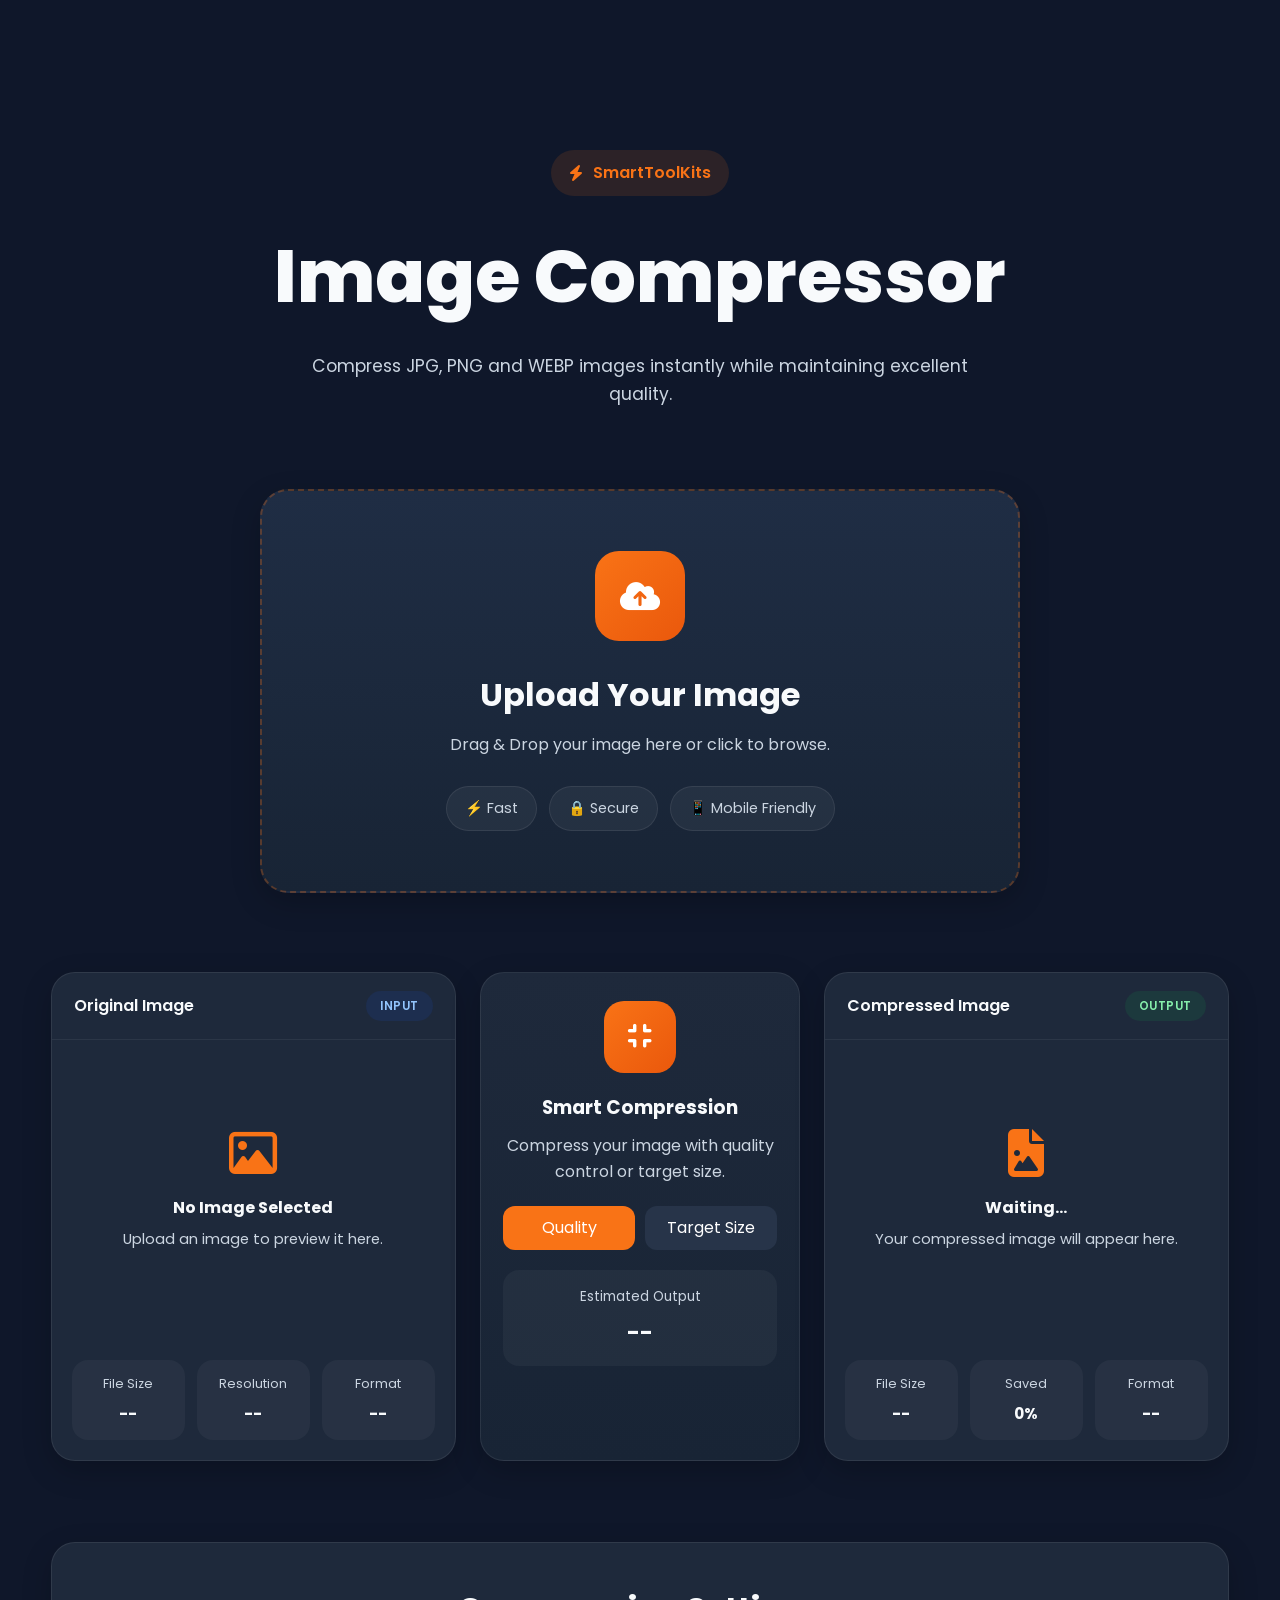
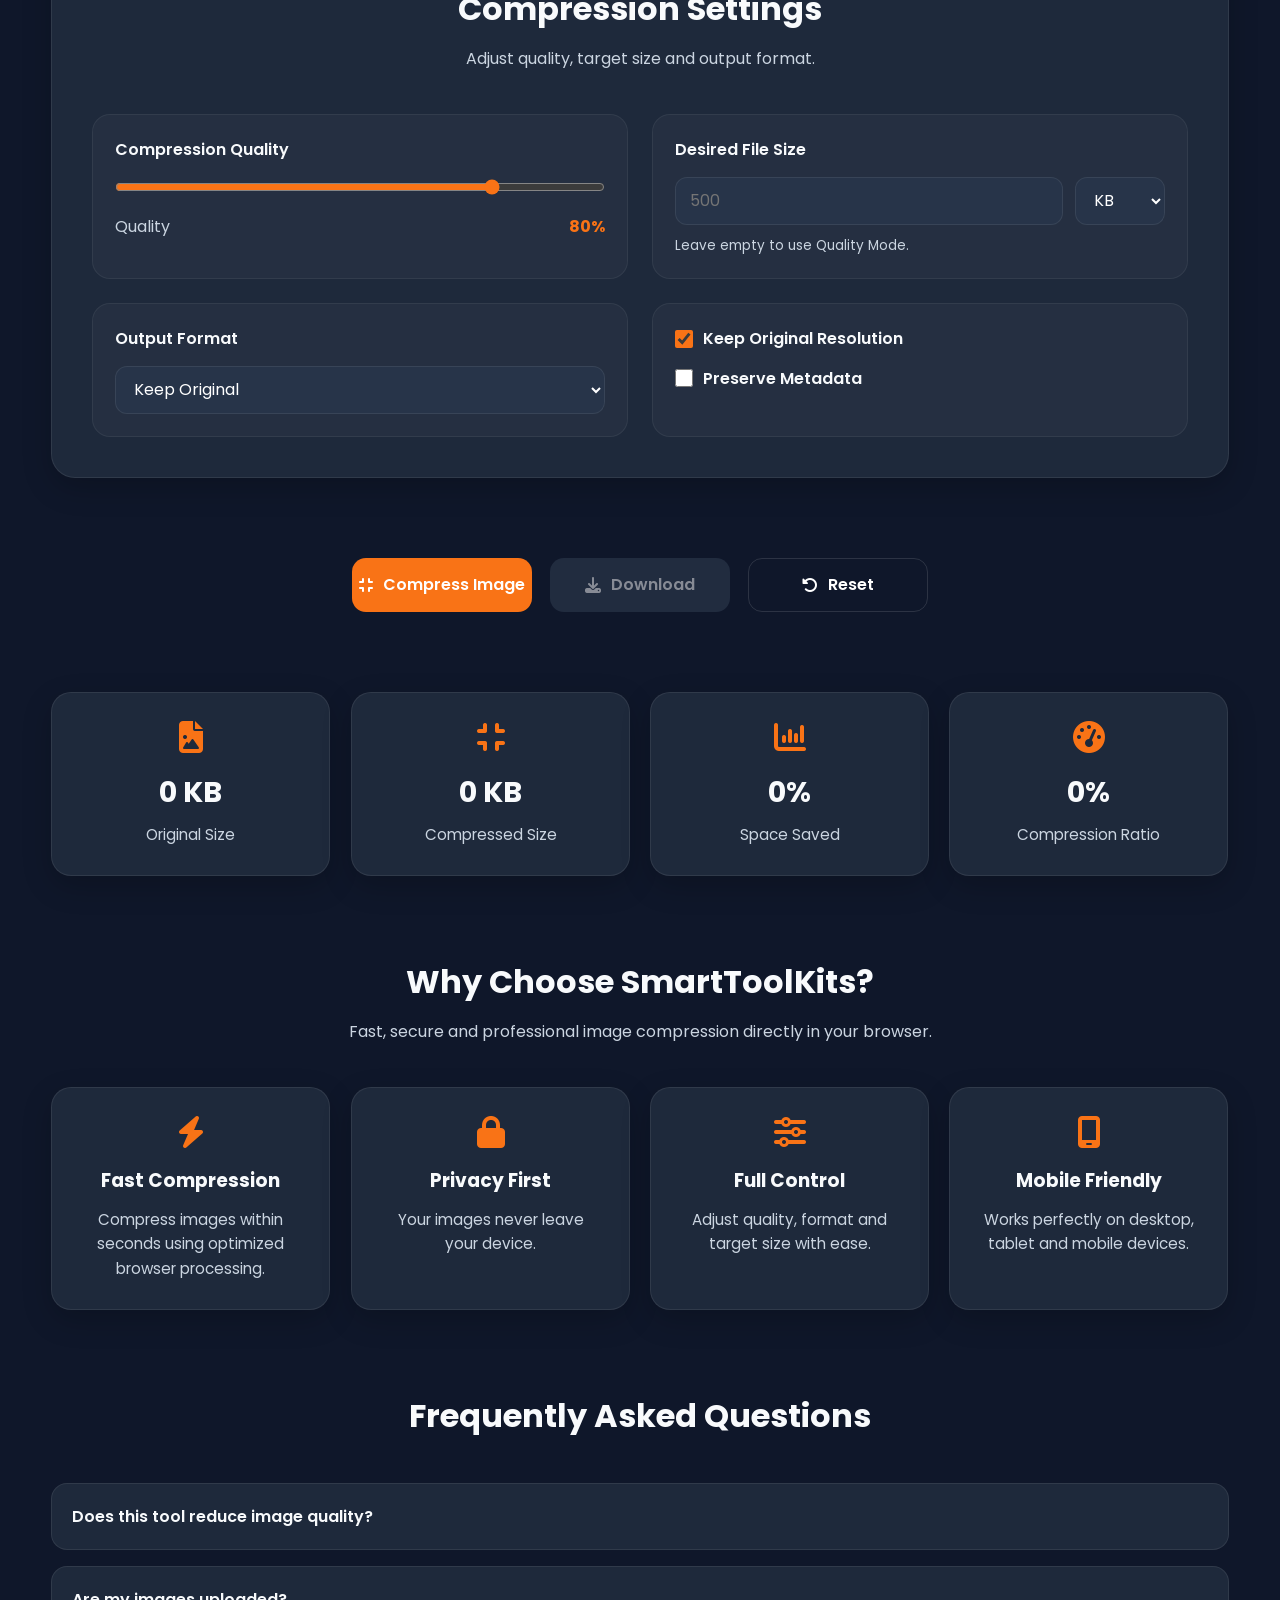
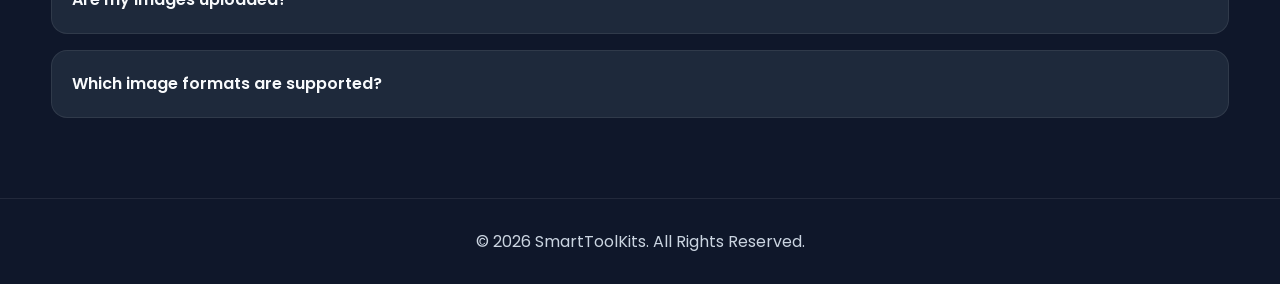
==== Image/Image-compressor/image-compressor.html @ e337c265 "Fresh SmartToolKits website" ====
<!DOCTYPE html>
<html lang="en">

<head>

    <meta charset="UTF-8">

    <meta name="viewport"
          content="width=device-width, initial-scale=1.0">

    <title>Image Compressor | SmartToolKits</title>

    <meta name="description"
          content="Compress JPG, PNG and WEBP images online without losing quality.">

    <meta name="theme-color"
          content="#F97316">

    <link rel="preconnect"
          href="https://fonts.googleapis.com">

    <link rel="preconnect"
          href="https://fonts.gstatic.com"
          crossorigin>

    <link href="https://fonts.googleapis.com/css2?family=Poppins:wght@300;400;500;600;700;800&display=swap"
          rel="stylesheet">

    <link rel="stylesheet"
          href="https://cdnjs.cloudflare.com/ajax/libs/font-awesome/6.7.2/css/all.min.css">

    <link rel="stylesheet"
          href="style.css">

</head>

<body>

<main class="container">

<!-- ===========================
        HERO
=========================== -->

<section
id="hero"
class="hero">

<div class="hero-badge">

<i class="fa-solid fa-bolt"></i>

<span>

SmartToolKits

</span>

</div>

<h1>

Image Compressor

</h1>

<p>

Compress JPG, PNG and WEBP images instantly while maintaining excellent quality.

</p>

</section>

<!-- ===========================
      UPLOAD SECTION
=========================== -->

<section
id="uploadSection"
class="upload-section">

<input

type="file"

id="imageInput"

accept=".jpg,.jpeg,.png,.webp"

hidden>

<label

for="imageInput"

id="uploadCard"

class="upload-card">

<div class="upload-icon">

<i class="fa-solid fa-cloud-arrow-up"></i>

</div>

<h2>

Upload Your Image

</h2>

<p>

Drag & Drop your image here or click to browse.

</p>

<div class="upload-tags">

<span>

⚡ Fast

</span>

<span>

🔒 Secure

</span>

<span>

📱 Mobile Friendly

</span>

</div>

</label>

</section>
<!-- ===========================
      PREVIEW SECTION
=========================== -->

<section
id="previewSection"
class="preview-section">

    <!-- Original Image -->

    <div
    id="originalCard"
    class="preview-card">

        <div class="card-header">

            <h3>

                Original Image

            </h3>

            <span class="status status-input">

                INPUT

            </span>

        </div>

        <div class="preview-box">

            <img
            id="originalPreview"
            alt="Original Preview">

            <div
            id="originalPlaceholder"
            class="placeholder">

                <i class="fa-regular fa-image"></i>

                <h4>

                    No Image Selected

                </h4>

                <p>

                    Upload an image to preview it here.

                </p>

            </div>

        </div>

        <div class="image-info">

            <div class="info-item">

                <span>File Size</span>

                <strong id="originalSize">

                    --

                </strong>

            </div>

            <div class="info-item">

                <span>Resolution</span>

                <strong id="originalResolution">

                    --

                </strong>

            </div>

            <div class="info-item">

                <span>Format</span>

                <strong id="originalFormat">

                    --

                </strong>

            </div>

        </div>

    </div>

    <!-- Compression Card -->

    <div
    id="compressCard"
    class="compress-card">

        <div class="compress-icon">

            <i class="fa-solid fa-compress"></i>

        </div>

        <h3>

            Smart Compression

        </h3>

        <p>

            Compress your image with quality control or target size.

        </p>

        <div class="compress-mode">

            <button
            id="qualityModeBtn"
            class="mode-btn active"
            type="button">

                Quality

            </button>

            <button
            id="targetModeBtn"
            class="mode-btn"
            type="button">

                Target Size

            </button>

        </div>

        <div class="estimate-box">

            <span>

                Estimated Output

            </span>

            <strong id="estimatedOutput">

                --

            </strong>

        </div>

    </div>

    <!-- Compressed Image -->

    <div
    id="compressedCard"
    class="preview-card">

        <div class="card-header">

            <h3>

                Compressed Image

            </h3>

            <span class="status status-output">

                OUTPUT

            </span>

        </div>

        <div class="preview-box">

            <img
            id="compressedPreview"
            alt="Compressed Preview">

            <div
            id="compressedPlaceholder"
            class="placeholder">

                <i class="fa-solid fa-file-image"></i>

                <h4>

                    Waiting...

                </h4>

                <p>

                    Your compressed image will appear here.

                </p>

            </div>

        </div>

        <div class="image-info">

            <div class="info-item">

                <span>File Size</span>

                <strong id="compressedSize">

                    --

                </strong>

            </div>

            <div class="info-item">

                <span>Saved</span>

                <strong id="savedPercent">

                    0%

                </strong>

            </div>

            <div class="info-item">

                <span>Format</span>

                <strong id="compressedFormat">

                    --

                </strong>

            </div>

        </div>

    </div>

</section>
<!-- ===========================
      SETTINGS SECTION
=========================== -->

<section
id="settingsSection"
class="settings-section">

    <div class="section-title">

        <h2>

            Compression Settings

        </h2>

        <p>

            Adjust quality, target size and output format.

        </p>

    </div>

    <div class="settings-grid">

        <!-- Quality -->

        <div
        id="qualityCard"
        class="setting-card">

            <label for="qualitySlider">

                Compression Quality

            </label>

            <input

            type="range"

            id="qualitySlider"

            min="10"

            max="100"

            value="80">

            <div class="slider-value">

                <span>

                    Quality

                </span>

                <strong id="qualityValue">

                    80%

                </strong>

            </div>

        </div>

        <!-- Target Size -->

        <div
        id="targetCard"
        class="setting-card">

            <label>

                Desired File Size

            </label>

            <div class="target-input">

                <input

                type="number"

                id="targetSize"

                placeholder="500"

                min="1">

                <select id="targetUnit">

                    <option value="KB">

                        KB

                    </option>

                    <option value="MB">

                        MB

                    </option>

                </select>

            </div>

            <small>

                Leave empty to use Quality Mode.

            </small>

        </div>

        <!-- Output Format -->

        <div
        id="formatCard"
        class="setting-card">

            <label for="outputFormat">

                Output Format

            </label>

            <select id="outputFormat">

                <option value="original">

                    Keep Original

                </option>

                <option value="jpeg">

                    JPG

                </option>

                <option value="png">

                    PNG

                </option>

                <option value="webp">

                    WEBP

                </option>

            </select>

        </div>

        <!-- Options -->

        <div
        id="optionsCard"
        class="setting-card">

            <label class="check-item">

                <input

                type="checkbox"

                id="keepResolution"

                checked>

                <span>

                    Keep Original Resolution

                </span>

            </label>

            <label class="check-item">

                <input

                type="checkbox"

                id="preserveMetadata">

                <span>

                    Preserve Metadata

                </span>

            </label>

        </div>

    </div>

</section>
<!-- ===========================
      ACTIONS SECTION
=========================== -->

<section
id="actionSection"
class="action-section">

    <button
    id="compressBtn"
    class="btn btn-primary"
    type="button">

        <i class="fa-solid fa-compress"></i>

        <span>

            Compress Image

        </span>

    </button>

    <button
    id="downloadBtn"
    class="btn btn-secondary"
    type="button"
    disabled>

        <i class="fa-solid fa-download"></i>

        <span>

            Download

        </span>

    </button>

    <button
    id="resetBtn"
    class="btn btn-outline"
    type="button">

        <i class="fa-solid fa-rotate-left"></i>

        <span>

            Reset

        </span>

    </button>

</section>

<!-- ===========================
      LIVE STATISTICS
=========================== -->

<section
id="statsSection"
class="stats-section">

    <div class="stat-card">

        <i class="fa-solid fa-file-image"></i>

        <h3 id="statOriginal">

            0 KB

        </h3>

        <p>

            Original Size

        </p>

    </div>

    <div class="stat-card">

        <i class="fa-solid fa-compress"></i>

        <h3 id="statCompressed">

            0 KB

        </h3>

        <p>

            Compressed Size

        </p>

    </div>

    <div class="stat-card">

        <i class="fa-solid fa-chart-column"></i>

        <h3 id="statSaved">

            0%

        </h3>

        <p>

            Space Saved

        </p>

    </div>

    <div class="stat-card">

        <i class="fa-solid fa-gauge-high"></i>

        <h3 id="statRatio">

            0%

        </h3>

        <p>

            Compression Ratio

        </p>

    </div>

</section>
<!-- ===========================
      FEATURES SECTION
=========================== -->

<section
id="featuresSection"
class="features-section">

    <div class="section-title">

        <h2>

            Why Choose SmartToolKits?

        </h2>

        <p>

            Fast, secure and professional image compression directly in your browser.

        </p>

    </div>

    <div class="features-grid">

        <div class="feature-card">

            <i class="fa-solid fa-bolt"></i>

            <h3>

                Fast Compression

            </h3>

            <p>

                Compress images within seconds using optimized browser processing.

            </p>

        </div>

        <div class="feature-card">

            <i class="fa-solid fa-lock"></i>

            <h3>

                Privacy First

            </h3>

            <p>

                Your images never leave your device.

            </p>

        </div>

        <div class="feature-card">

            <i class="fa-solid fa-sliders"></i>

            <h3>

                Full Control

            </h3>

            <p>

                Adjust quality, format and target size with ease.

            </p>

        </div>

        <div class="feature-card">

            <i class="fa-solid fa-mobile-screen"></i>

            <h3>

                Mobile Friendly

            </h3>

            <p>

                Works perfectly on desktop, tablet and mobile devices.

            </p>

        </div>

    </div>

</section>

<!-- ===========================
      FAQ SECTION
=========================== -->

<section
id="faqSection"
class="faq-section">

    <div class="section-title">

        <h2>

            Frequently Asked Questions

        </h2>

    </div>

    <div class="faq-list">

        <details>

            <summary>

                Does this tool reduce image quality?

            </summary>

            <p>

                You can control the quality level. Higher quality keeps more details.

            </p>

        </details>

        <details>

            <summary>

                Are my images uploaded?

            </summary>

            <p>

                No. Everything is processed directly inside your browser.

            </p>

        </details>

        <details>

            <summary>

                Which image formats are supported?

            </summary>

            <p>

                JPG, JPEG, PNG and WEBP.

            </p>

        </details>

    </div>

</section>

</main>

<!-- ===========================
      FOOTER
=========================== -->

<footer
class="footer">

<p>

© 2026 SmartToolKits. All Rights Reserved.

</p>

</footer>

<script src="script.js"></script>

</body>

</html>
---- Image/Image-compressor/style.css ----
/*=========================================
  SmartToolKits Image Compressor
  CSS Part 1
=========================================*/

/*========== RESET ==========*/

*{
    margin:0;
    padding:0;
    box-sizing:border-box;
}

html{
    scroll-behavior:smooth;
}

body{
    font-family:"Poppins",sans-serif;
    background:#0f172a;
    color:#f8fafc;
    line-height:1.6;
    overflow-x:hidden;
}

/*========== VARIABLES ==========*/

:root{

    --primary:#f97316;
    --primary-dark:#ea580c;

    --bg:#0f172a;

    --card:#1e293b;

    --card-2:#273449;

    --text:#f8fafc;

    --text-light:#cbd5e1;

    --border:rgba(255,255,255,.08);

    --radius:22px;

    --shadow:
    0 10px 30px rgba(0,0,0,.20);

    --speed:.25s;

}

/*========== GLOBAL ==========*/

img{
    display:block;
    max-width:100%;
}

button,
input,
select{
    font:inherit;
}

button{
    cursor:pointer;
}

.container{

    width:min(1200px,92%);

    margin:auto;

}

section{

    margin:80px 0;

}

/*========== HERO ==========*/

.hero{

    padding-top:70px;

    text-align:center;

}

.hero-badge{

    display:inline-flex;

    align-items:center;

    gap:10px;

    padding:10px 18px;

    border-radius:999px;

    background:rgba(249,115,22,.12);

    color:var(--primary);

    font-weight:600;

    margin-bottom:22px;

    transition:
    transform var(--speed);

}

.hero-badge:hover{

    transform:translateY(-3px);

}

.hero h1{

    font-size:clamp(2.8rem,6vw,4.6rem);

    font-weight:800;

    margin-bottom:18px;

}

.hero p{

    max-width:700px;

    margin:auto;

    color:var(--text-light);

    font-size:1.08rem;

}

/*========== COMMON ==========*/

.section-title{

    text-align:center;

    margin-bottom:42px;

}

.section-title h2{

    font-size:2rem;

    margin-bottom:12px;

}

.section-title p{

    color:var(--text-light);

}

/*========== RESPONSIVE ==========*/

@media(max-width:768px){

    section{

        margin:60px 0;

    }

    .hero{

        padding-top:50px;

    }

    .hero h1{

        font-size:2.3rem;

    }

    .hero p{

        font-size:.95rem;

    }

}
/*=========================================
  CSS Part 2 - Upload Section
=========================================*/

.upload-section{

    display:flex;

    justify-content:center;

}

.upload-card{

    width:100%;

    max-width:760px;

    background:linear-gradient(
        180deg,
        #1f2d44 0%,
        #182435 100%
    );

    border:2px dashed rgba(249,115,22,.28);

    border-radius:28px;

    padding:60px 30px;

    text-align:center;

    box-shadow:var(--shadow);

    transition:
    transform var(--speed),
    border-color var(--speed),
    box-shadow var(--speed);

}

.upload-card:hover{

    transform:translateY(-5px);

    border-color:var(--primary);

    box-shadow:
    0 18px 45px rgba(0,0,0,.28);

}

.upload-card.drag-over{

    border-color:var(--primary);

    background:#22314a;

}

.upload-icon{

    width:90px;

    height:90px;

    margin:0 auto 28px;

    display:flex;

    justify-content:center;

    align-items:center;

    border-radius:24px;

    background:linear-gradient(
        135deg,
        var(--primary),
        var(--primary-dark)
    );

    color:#fff;

    font-size:2rem;

    transition:
    transform .25s ease;

}

.upload-card:hover .upload-icon{

    transform:translateY(-5px);

}

.upload-card h2{

    font-size:2rem;

    margin-bottom:12px;

}

.upload-card p{

    color:var(--text-light);

    margin-bottom:28px;

}

.upload-tags{

    display:flex;

    justify-content:center;

    flex-wrap:wrap;

    gap:12px;

}

.upload-tags span{

    padding:10px 18px;

    border-radius:999px;

    background:rgba(255,255,255,.05);

    border:1px solid rgba(255,255,255,.08);

    color:var(--text-light);

    font-size:.9rem;

    transition:
    transform var(--speed),
    background var(--speed);

}

.upload-tags span:hover{

    transform:translateY(-2px);

    background:rgba(249,115,22,.12);

}

/*========== Mobile ==========*/

@media(max-width:768px){

    .upload-card{

        padding:40px 22px;

    }

    .upload-card h2{

        font-size:1.6rem;

    }

    .upload-icon{

        width:72px;

        height:72px;

        font-size:1.6rem;

    }

}
/*=========================================
  CSS Part 3 - Preview Section
=========================================*/

.preview-section{

    display:grid;

    grid-template-columns:1fr 320px 1fr;

    gap:24px;

    align-items:stretch;

}

/*========== Preview Card ==========*/

.preview-card{

    background:var(--card);

    border:1px solid var(--border);

    border-radius:24px;

    overflow:hidden;

    box-shadow:var(--shadow);

    transition:
    transform var(--speed),
    border-color var(--speed);

}

.preview-card:hover{

    transform:translateY(-5px);

    border-color:rgba(249,115,22,.25);

}

/*========== Header ==========*/

.card-header{

    display:flex;

    justify-content:space-between;

    align-items:center;

    padding:18px 22px;

    border-bottom:1px solid rgba(255,255,255,.06);

}

.card-header h3{

    font-size:1rem;

    font-weight:600;

}

/*========== Status ==========*/

.status{

    padding:6px 14px;

    border-radius:999px;

    font-size:.72rem;

    font-weight:600;

    letter-spacing:.5px;

}

.status-input{

    background:#1d4ed820;

    color:#93c5fd;

}

.status-output{

    background:#16a34a20;

    color:#86efac;

}

/*========== Preview Box ==========*/

.preview-box{

    height:300px;

    display:flex;

    justify-content:center;

    align-items:center;

    padding:24px;

}

.preview-box img{

    display:none;

    width:100%;

    height:100%;

    object-fit:contain;

}

/*========== Placeholder ==========*/

.placeholder{

    text-align:center;

}

.placeholder i{

    font-size:3rem;

    color:var(--primary);

    margin-bottom:18px;

}

.placeholder h4{

    margin-bottom:8px;

}

.placeholder p{

    color:var(--text-light);

    font-size:.92rem;

}

/*========== Image Info ==========*/

.image-info{

    display:grid;

    grid-template-columns:repeat(3,1fr);

    gap:12px;

    padding:20px;

}

.info-item{

    background:rgba(255,255,255,.04);

    border-radius:16px;

    padding:14px;

    text-align:center;

}

.info-item span{

    display:block;

    color:var(--text-light);

    font-size:.8rem;

    margin-bottom:6px;

}

.info-item strong{

    font-size:.95rem;

}

/*========== Compression Card ==========*/

.compress-card{

    background:linear-gradient(
    180deg,
    var(--card),
    #182435);

    border:1px solid var(--border);

    border-radius:24px;

    box-shadow:var(--shadow);

    padding:28px 22px;

    text-align:center;

    transition:
    transform var(--speed),
    border-color var(--speed);

}

.compress-card:hover{

    transform:translateY(-5px);

    border-color:rgba(249,115,22,.25);

}

.compress-icon{

    width:72px;

    height:72px;

    margin:0 auto 20px;

    display:flex;

    justify-content:center;

    align-items:center;

    border-radius:20px;

    background:linear-gradient(
    135deg,
    var(--primary),
    var(--primary-dark));

    color:#fff;

    font-size:1.7rem;

}

.compress-card h3{

    margin-bottom:10px;

}

.compress-card p{

    color:var(--text-light);

    margin-bottom:22px;

}

/*========== Mode Buttons ==========*/

.compress-mode{

    display:flex;

    gap:10px;

    margin-bottom:20px;

}

.mode-btn{

    flex:1;

    height:44px;

    border:none;

    border-radius:12px;

    background:var(--card-2);

    color:#fff;

    transition:
    transform var(--speed),
    background var(--speed);

}

.mode-btn:hover{

    transform:translateY(-2px);

}

.mode-btn.active{

    background:var(--primary);

}

/*========== Estimate ==========*/

.estimate-box{

    background:rgba(255,255,255,.04);

    border-radius:16px;

    padding:16px;

}

.estimate-box span{

    display:block;

    color:var(--text-light);

    font-size:.85rem;

    margin-bottom:8px;

}

.estimate-box strong{

    font-size:1.35rem;

}

/*========== Responsive ==========*/

@media(max-width:1050px){

    .preview-section{

        grid-template-columns:1fr;

    }

    .compress-card{

        order:-1;

    }

}

@media(max-width:640px){

    .preview-box{

        height:220px;

    }

    .image-info{

        grid-template-columns:1fr;

    }

}
/*=========================================
  CSS Part 4 - Settings & Buttons
=========================================*/

/*========== Settings ==========*/

.settings-section{

    background:var(--card);

    border:1px solid var(--border);

    border-radius:24px;

    padding:40px;

    box-shadow:var(--shadow);

}

.settings-grid{

    display:grid;

    grid-template-columns:repeat(2,1fr);

    gap:24px;

}

.setting-card{

    background:rgba(255,255,255,.03);

    border:1px solid rgba(255,255,255,.06);

    border-radius:18px;

    padding:22px;

    transition:
    transform var(--speed),
    border-color var(--speed);

}

.setting-card:hover{

    transform:translateY(-3px);

    border-color:rgba(249,115,22,.25);

}

.setting-card label{

    display:block;

    font-weight:600;

    margin-bottom:14px;

}

/*========== Quality Slider ==========*/

#qualitySlider{

    width:100%;

    accent-color:var(--primary);

    cursor:pointer;

}

.slider-value{

    display:flex;

    justify-content:space-between;

    margin-top:12px;

}

.slider-value span{

    color:var(--text-light);

}

.slider-value strong{

    color:var(--primary);

}

/*========== Target Input ==========*/

.target-input{

    display:grid;

    grid-template-columns:1fr 90px;

    gap:12px;

}

.target-input input{

    width:100%;

}

.target-input input,
.target-input select,
#outputFormat{

    width:100%;

    height:48px;

    background:var(--card-2);

    border:1px solid rgba(255,255,255,.08);

    border-radius:12px;

    color:#fff;

    padding:0 14px;

    transition:border-color var(--speed);

}

.target-input input:focus,
.target-input select:focus,
#outputFormat:focus{

    border-color:var(--primary);

}

.setting-card small{

    display:block;

    margin-top:10px;

    color:var(--text-light);

    font-size:.85rem;

}

/*========== Checkbox ==========*/

.check-item{

    display:flex !important;

    align-items:center;

    gap:10px;

    margin-bottom:16px;

    cursor:pointer;

}

.check-item:last-child{

    margin-bottom:0;

}

.check-item input{

    width:18px;

    height:18px;

    accent-color:var(--primary);

}

/*========== Buttons ==========*/

.action-section{

    display:flex;

    justify-content:center;

    flex-wrap:wrap;

    gap:18px;

}

.btn{

    min-width:180px;

    height:54px;

    border:none;

    border-radius:14px;

    display:flex;

    justify-content:center;

    align-items:center;

    gap:10px;

    font-weight:600;

    transition:
    transform var(--speed),
    background var(--speed);

}

.btn:hover{

    transform:translateY(-3px);

}

.btn-primary{

    background:var(--primary);

    color:#fff;

}

.btn-secondary{

    background:#334155;

    color:#fff;

}

.btn-outline{

    background:transparent;

    border:1px solid rgba(255,255,255,.12);

    color:#fff;

}

.btn:disabled{

    opacity:.5;

    cursor:not-allowed;

    transform:none;

}

/*========== Responsive ==========*/

@media(max-width:900px){

    .settings-grid{

        grid-template-columns:1fr;

    }

}

@media(max-width:640px){

    .settings-section{

        padding:24px;

    }

    .target-input{

        flex-direction:column;

    }

    .btn{

        width:100%;

    }

}
/*=========================================
  CSS Part 5 - Stats, Features, FAQ & Footer
=========================================*/

/*========== Statistics ==========*/

.stats-section{

    display:grid;

    grid-template-columns:repeat(4,1fr);

    gap:20px;

}

.stat-card{

    background:var(--card);

    border:1px solid var(--border);

    border-radius:20px;

    padding:28px 20px;

    text-align:center;

    box-shadow:var(--shadow);

    transition:
    transform var(--speed),
    border-color var(--speed);

}

.stat-card:hover{

    transform:translateY(-4px);

    border-color:rgba(249,115,22,.25);

}

.stat-card i{

    font-size:2rem;

    color:var(--primary);

    margin-bottom:16px;

}

.stat-card h3{

    font-size:1.8rem;

    margin-bottom:8px;

}

.stat-card p{

    color:var(--text-light);

    font-size:.95rem;

}

/*========== Features ==========*/

.features-grid{

    display:grid;

    grid-template-columns:repeat(4,1fr);

    gap:20px;

}

.feature-card{

    background:var(--card);

    border:1px solid var(--border);

    border-radius:20px;

    padding:28px;

    text-align:center;

    box-shadow:var(--shadow);

    transition:
    transform var(--speed),
    border-color var(--speed);

}

.feature-card:hover{

    transform:translateY(-4px);

    border-color:rgba(249,115,22,.25);

}

.feature-card i{

    font-size:2rem;

    color:var(--primary);

    margin-bottom:18px;

}

.feature-card h3{

    margin-bottom:12px;

}

.feature-card p{

    color:var(--text-light);

    font-size:.95rem;

}

/*========== FAQ ==========*/

.faq-list{

    display:flex;

    flex-direction:column;

    gap:16px;

}

.faq-list details{

    background:var(--card);

    border:1px solid var(--border);

    border-radius:16px;

    overflow:hidden;

}

.faq-list summary{

    padding:20px;

    cursor:pointer;

    font-weight:600;

    list-style:none;

    user-select:none;

}

.faq-list summary::-webkit-details-marker{

    display:none;

}

.faq-list p{

    padding:0 20px 20px;

    color:var(--text-light);

}

/*========== Footer ==========*/

.footer{

    margin-top:80px;

    padding:30px 20px;

    border-top:1px solid rgba(255,255,255,.08);

    text-align:center;

    color:var(--text-light);

}

/*========== Tablet ==========*/

@media(max-width:992px){

    .stats-section{

        grid-template-columns:repeat(2,1fr);

    }

    .features-grid{

        grid-template-columns:repeat(2,1fr);

    }

}

/*========== Mobile ==========*/

@media(max-width:640px){

    .stats-section{

        grid-template-columns:1fr;

    }

    .features-grid{

        grid-template-columns:1fr;

    }

}
/*=========================================
  CSS Part 6 - Final Polish
=========================================*/

/*========== Smooth Focus ==========*/

button:focus,
input:focus,
select:focus{

    outline:none;

}

/*========== Image ==========*/

.preview-box img{

    width:100%;

    height:100%;

    object-fit:contain;

}

/*========== Scrollbar ==========*/

::-webkit-scrollbar{

    width:10px;

}

::-webkit-scrollbar-track{

    background:#0f172a;

}

::-webkit-scrollbar-thumb{

    background:var(--primary);

    border-radius:999px;

}

::-webkit-scrollbar-thumb:hover{

    background:var(--primary-dark);

}

/*========== Selection ==========*/

::selection{

    background:var(--primary);

    color:#fff;

}

/*========== Performance ==========*/

.preview-card,
.compress-card,
.setting-card,
.stat-card,
.feature-card,
.upload-card{

    will-change:transform;

    backface-visibility:hidden;

    transform:translateZ(0);

}

/*========== Better Animation ==========*/

.preview-card,
.compress-card,
.setting-card,
.stat-card,
.feature-card,
.upload-card,
.btn{

    transition:

    transform .25s ease,

    border-color .25s ease,

    background-color .25s ease,

    box-shadow .25s ease;

}

/*========== Disabled ==========*/

button:disabled{

    pointer-events:none;

}

/*========== Mobile ==========*/

@media(max-width:480px){

    .hero h1{

        font-size:2rem;

    }

    .hero p{

        font-size:.92rem;

    }

    .card-header{

        flex-direction:column;

        align-items:flex-start;

        gap:10px;

    }

    .upload-tags{

        gap:8px;

    }

    .upload-tags span{

        padding:8px 12px;

        font-size:.75rem;

    }

    .compress-mode{

        flex-direction:column;

    }

    .mode-btn{

        width:100%;

    }

}

/*========== Reduced Motion Support ==========*/

@media (prefers-reduced-motion: reduce){

    *{

        animation:none !important;

        transition:none !important;

        scroll-behavior:auto !important;

    }

}
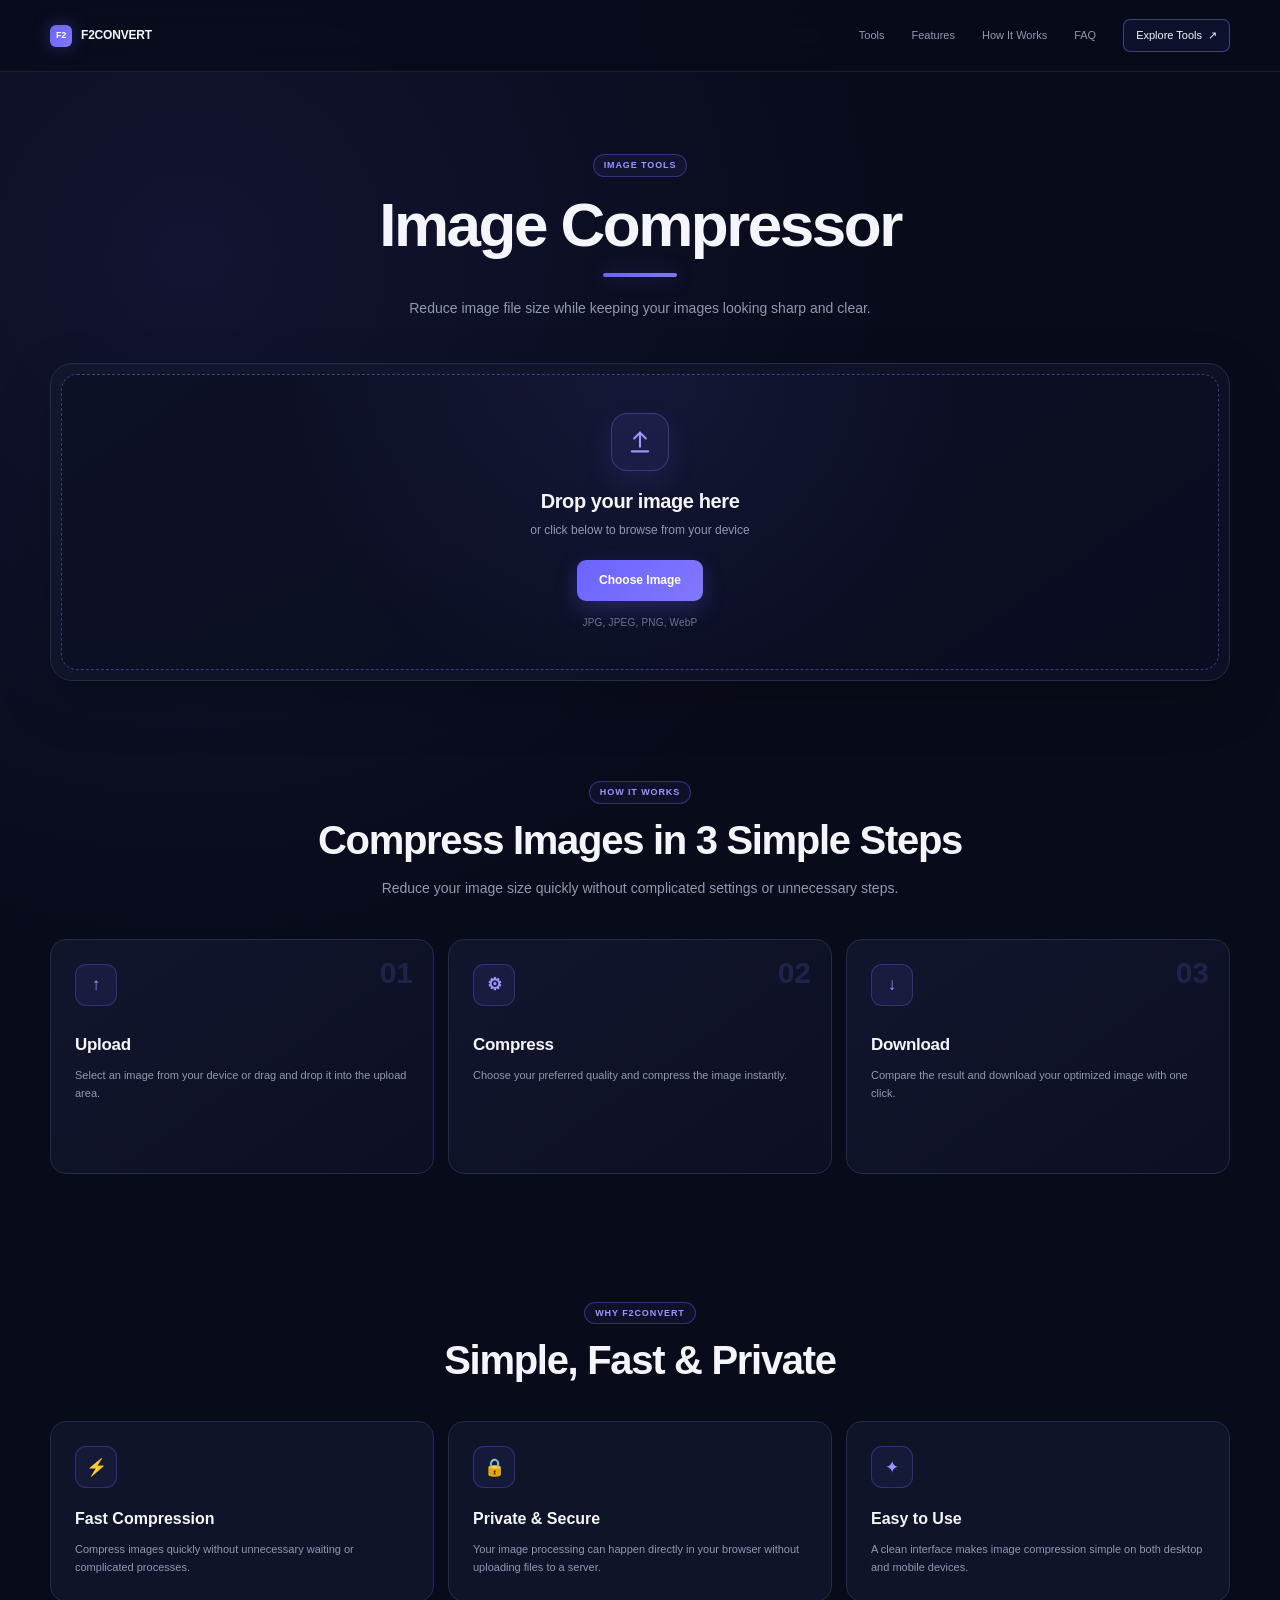
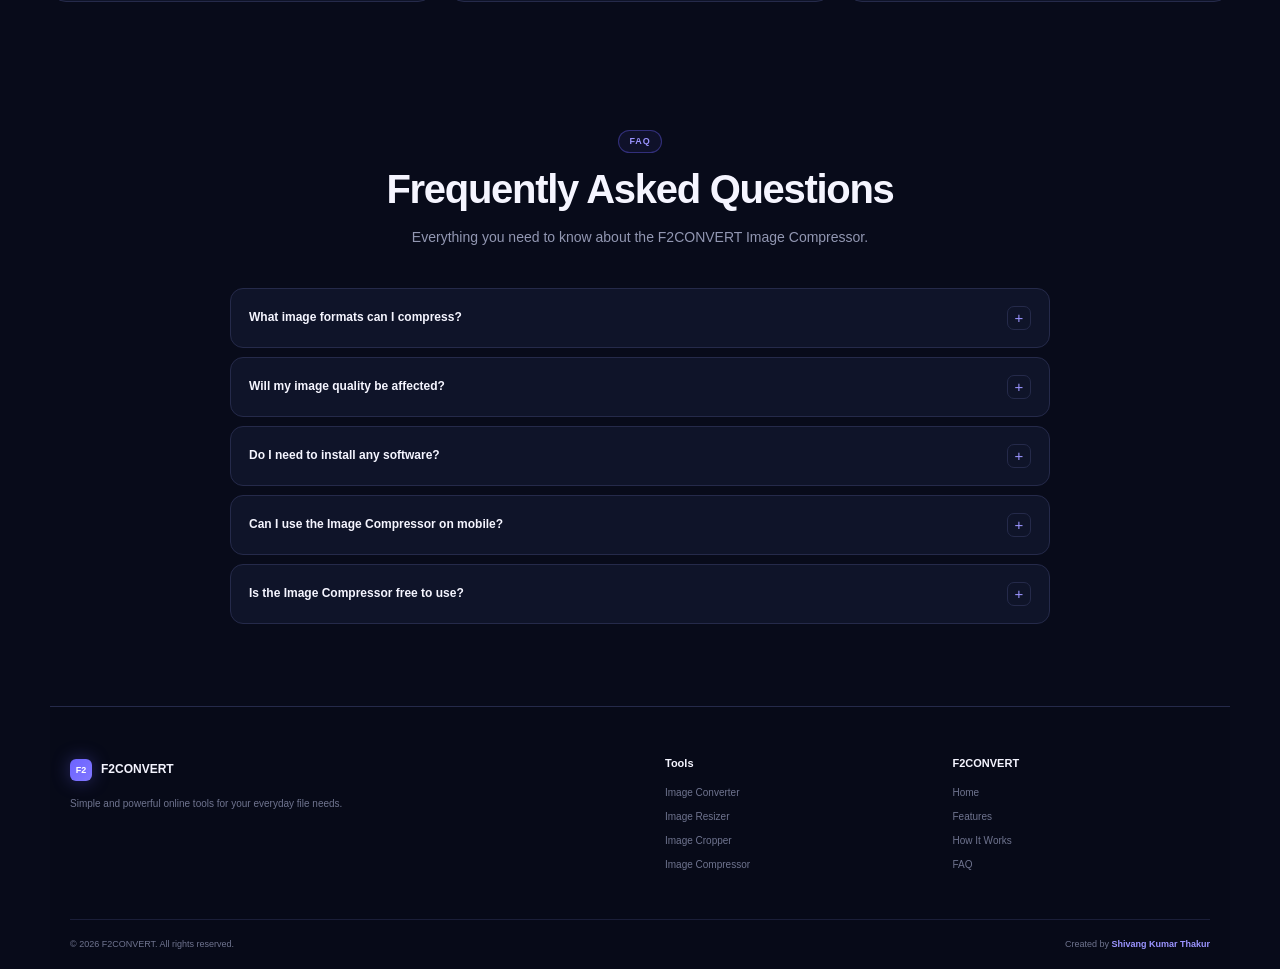
==== commit 08a166a1: "Complete image compressor core functionality" ====
--- a/Image/Image-compressor/image-compressor.html
+++ b/Image/Image-compressor/image-compressor.html
@@ -1,938 +1,904 @@
 <!DOCTYPE html>
 <html lang="en">
-
 <head>
-
     <meta charset="UTF-8">
 
-    <meta name="viewport"
-          content="width=device-width, initial-scale=1.0">
-
-    <title>Image Compressor | SmartToolKits</title>
+    <meta name="viewport" content="width=device-width, initial-scale=1.0">
 
     <meta name="description"
-          content="Compress JPG, PNG and WEBP images online without losing quality.">
-
-    <meta name="theme-color"
-          content="#F97316">
-
-    <link rel="preconnect"
-          href="https://fonts.googleapis.com">
-
-    <link rel="preconnect"
-          href="https://fonts.gstatic.com"
-          crossorigin>
-
-    <link href="https://fonts.googleapis.com/css2?family=Poppins:wght@300;400;500;600;700;800&display=swap"
-          rel="stylesheet">
-
-    <link rel="stylesheet"
-          href="https://cdnjs.cloudflare.com/ajax/libs/font-awesome/6.7.2/css/all.min.css">
-
-    <link rel="stylesheet"
-          href="style.css">
-
+        content="Compress images online with F2CONVERT. Reduce image file size while maintaining quality. Fast, secure and easy to use.">
+
+    <meta name="keywords"
+        content="image compressor, compress image, image size reducer, reduce image size, F2CONVERT">
+
+    <meta name="author" content="Shivang Kumar Thakur">
+
+    <title>Image Compressor - F2CONVERT</title>
+
+    <!-- Favicon -->
+    <link rel="icon" type="image/png" href="../../assets/favicon.png">
+
+    <!-- Main CSS -->
+    <link rel="stylesheet" href="style.css">
 </head>
 
 <body>
 
-<main class="container">
-
-<!-- ===========================
-        HERO
-=========================== -->
+    <!-- =========================================
+         HEADER / NAVIGATION
+    ========================================== -->
+
+    <header class="site-header">
+
+        <div class="header-container">
+
+            <!-- Logo -->
+            <a href="../../index.html" class="brand" aria-label="F2CONVERT Home">
+
+                <span class="brand-icon">F2</span>
+
+                <span class="brand-name">F2CONVERT</span>
+
+            </a>
+
+
+            <!-- Desktop Navigation -->
+            <nav class="main-navigation" aria-label="Main Navigation">
+
+                <a href="../../index.html">Tools</a>
+
+                <a href="../../index.html#features">Features</a>
+
+                <a href="../../index.html#how-it-works">How It Works</a>
+
+                <a href="../../index.html#faq">FAQ</a>
+
+                <a href="../../index.html#tools" class="nav-tool-button">
+                    Explore Tools
+                    <span aria-hidden="true">↗</span>
+                </a>
+
+            </nav>
+
+
+            <!-- Mobile Menu Button -->
+            <button
+                class="mobile-menu-button"
+                type="button"
+                aria-label="Open navigation menu"
+                aria-expanded="false">
+
+                <span></span>
+                <span></span>
+                <span></span>
+
+            </button>
+
+        </div>
+
+    </header>
+
+
+    <!-- =========================================
+         MAIN CONTENT
+    ========================================== -->
+
+    <main class="compressor-page">
+                <!-- =========================================
+             COMPRESSOR HERO SECTION
+        ========================================== -->
+
+        <section class="compressor-hero">
+
+            <div class="compressor-hero-content">
+
+                <span class="section-badge">
+                    IMAGE TOOLS
+                </span>
+
+                <h1>
+                    Image Compressor
+                </h1>
+
+                <p>
+                    Reduce image file size while keeping your images
+                    looking sharp and clear.
+                </p>
+
+            </div>
+
+        </section>
+                <!-- =========================================
+             IMAGE UPLOAD SECTION
+        ========================================== -->
+
+        <section class="compressor-tool">
+
+            <div class="upload-card">
+
+                <!-- Upload Area -->
+                <div
+                    class="upload-drop-zone"
+                    id="uploadDropZone"
+                    role="button"
+                    tabindex="0"
+                    aria-label="Upload image">
+
+                    <!-- Upload Icon -->
+                    <div class="upload-icon" aria-hidden="true">
+                        <svg
+                            viewBox="0 0 24 24"
+                            fill="none"
+                            xmlns="http://www.w3.org/2000/svg">
+
+                            <path
+                                d="M12 16V4"
+                                stroke="currentColor"
+                                stroke-width="1.8"
+                                stroke-linecap="round"
+                                stroke-linejoin="round"/>
+
+                            <path
+                                d="M7 9L12 4L17 9"
+                                stroke="currentColor"
+                                stroke-width="1.8"
+                                stroke-linecap="round"
+                                stroke-linejoin="round"/>
+
+                            <path
+                                d="M5 20H19"
+                                stroke="currentColor"
+                                stroke-width="1.8"
+                                stroke-linecap="round"/>
+                        </svg>
+                    </div>
+
+
+                    <!-- Upload Text -->
+                    <h2>
+                        Drop your image here
+                    </h2>
+
+                    <p>
+                        or click below to browse from your device
+                    </p>
+
+
+                    <!-- Browse Button -->
+                    <button
+                        type="button"
+                        class="browse-button"
+                        id="browseButton">
+
+                        Choose Image
+
+                    </button>
+
+
+                    <!-- Supported Formats -->
+                    <span class="upload-formats">
+                        JPG, JPEG, PNG, WebP
+                    </span>
+
+                </div>
+
+
+                <!-- Hidden File Input -->
+                <input
+                    type="file"
+                    id="imageInput"
+                    accept="image/jpeg,image/png,image/webp"
+                    hidden>
+
+            </div>
+
+        </section>
+  <!-- =========================================
+     COMPRESSED IMAGE PREVIEW
+========================================== -->
 
 <section
-id="hero"
-class="hero">
-
-<div class="hero-badge">
-
-<i class="fa-solid fa-bolt"></i>
-
-<span>
-
-SmartToolKits
-
-</span>
-
-</div>
-
-<h1>
-
-Image Compressor
-
-</h1>
-
-<p>
-
-Compress JPG, PNG and WEBP images instantly while maintaining excellent quality.
-
-</p>
+    class="preview-section"
+    id="previewSection"
+    hidden>
+
+    <div class="preview-header">
+
+        <div>
+
+            <span class="section-badge">
+                COMPRESSED PREVIEW
+            </span>
+
+            <h2>
+                Your Compressed Image
+            </h2>
+
+        </div>
+
+    </div>
+
+
+    <!-- Compressed Image Card -->
+    <div class="compressed-preview-card">
+
+        <div class="compressed-image-box">
+
+            <img
+                id="compressedImage"
+                src=""
+                alt="Compressed image preview">
+
+        </div>
+
+
+        <!-- Compression Results -->
+        <div class="compression-result">
+
+
+            <!-- Original Size -->
+            <div class="result-item">
+
+                <span class="result-title">
+                    Original Size
+                </span>
+
+                <strong id="originalSize">
+                    —
+                </strong>
+
+            </div>
+
+
+            <!-- Compressed Size -->
+            <div class="result-item">
+
+                <span class="result-title">
+                    Compressed Size
+                </span>
+
+                <strong id="compressedSize">
+                    —
+                </strong>
+
+            </div>
+
+
+            <!-- Saved -->
+            <div class="result-item">
+
+                <span class="result-title">
+                    Saved
+                </span>
+
+                <strong id="savedSize">
+                    —
+                </strong>
+
+            </div>
+
+
+            <!-- Reduction -->
+            <div class="result-item">
+
+                <span class="result-title">
+                    Reduction
+                </span>
+
+                <strong id="compressionPercentage">
+                    0%
+                </strong>
+
+            </div>
+
+
+        </div>
+
+    </div>
 
 </section>
-
-<!-- ===========================
-      UPLOAD SECTION
-=========================== -->
-
-<section
-id="uploadSection"
-class="upload-section">
-
-<input
-
-type="file"
-
-id="imageInput"
-
-accept=".jpg,.jpeg,.png,.webp"
-
-hidden>
-
-<label
-
-for="imageInput"
-
-id="uploadCard"
-
-class="upload-card">
-
-<div class="upload-icon">
-
-<i class="fa-solid fa-cloud-arrow-up"></i>
-
-</div>
-
-<h2>
-
-Upload Your Image
-
-</h2>
-
-<p>
-
-Drag & Drop your image here or click to browse.
-
-</p>
-
-<div class="upload-tags">
-
-<span>
-
-⚡ Fast
-
-</span>
-
-<span>
-
-🔒 Secure
-
-</span>
-
-<span>
-
-📱 Mobile Friendly
-
-</span>
-
-</div>
-
-</label>
-
-</section>
-<!-- ===========================
-      PREVIEW SECTION
-=========================== -->
-
-<section
-id="previewSection"
-class="preview-section">
-
-    <!-- Original Image -->
-
-    <div
-    id="originalCard"
-    class="preview-card">
-
-        <div class="card-header">
-
-            <h3>
-
-                Original Image
-
-            </h3>
-
-            <span class="status status-input">
-
-                INPUT
-
-            </span>
-
-        </div>
-
-        <div class="preview-box">
-
-            <img
-            id="originalPreview"
-            alt="Original Preview">
-
-            <div
-            id="originalPlaceholder"
-            class="placeholder">
-
-                <i class="fa-regular fa-image"></i>
-
-                <h4>
-
-                    No Image Selected
-
-                </h4>
+                <!-- =========================================
+             COMPRESSION CONTROLS
+        ========================================== -->
+
+        <section
+    class="compression-controls"
+    id="compressionControls"
+    hidden>
+
+            <div class="controls-card">
+
+                <!-- Controls Header -->
+                <div class="controls-header">
+
+                    <div>
+                        <span class="section-badge">
+                            SETTINGS
+                        </span>
+
+                        <h2>
+                            Compression Quality
+                        </h2>
+                    </div>
+
+                    <div class="quality-value">
+                        <span id="qualityValue">80</span>%
+                    </div>
+
+                </div>
+
+
+                <!-- Quality Slider -->
+                <div class="quality-control">
+
+                    <div class="quality-labels">
+
+                        <span>
+                            Smaller File
+                        </span>
+
+                        <span>
+                            Better Quality
+                        </span>
+
+                    </div>
+
+
+                    <input
+                        type="range"
+                        id="qualitySlider"
+                        class="quality-slider"
+                        min="10"
+                        max="100"
+                        value="80"
+                        step="1"
+                        aria-label="Compression quality">
+
+
+                    <div class="quality-scale">
+
+                        <span>10%</span>
+
+                        <span>50%</span>
+
+                        <span>80%</span>
+
+                        <span>100%</span>
+
+                    </div>
+
+                </div>
+
+
+                <!-- Compress Button -->
+                <button
+                    type="button"
+                    class="compress-button"
+                    id="compressButton">
+
+                    <span class="button-icon" aria-hidden="true">
+                        ⚡
+                    </span>
+
+                    <span>
+                        Compress Image
+                    </span>
+
+                </button>
+
+            </div>
+
+        </section>
+                <!-- =========================================
+             DOWNLOAD / RESULT ACTIONS
+        ========================================== -->
+
+        <section
+            class="download-section"
+            id="downloadSection"
+            hidden>
+
+            <div class="download-card">
+
+                <div class="download-content">
+
+                    <div class="success-icon" aria-hidden="true">
+                        ✓
+                    </div>
+
+                    <div>
+
+                        <span class="section-badge">
+                            READY
+                        </span>
+
+                        <h2>
+                            Your Image Is Compressed
+                        </h2>
+
+                        <p>
+                            Download your compressed image or
+                            compress another image.
+                        </p>
+
+                    </div>
+
+                </div>
+
+
+                <!-- Download Button -->
+                <a
+                    href="#"
+                    class="download-button"
+                    id="downloadButton"
+                    download>
+
+                    <span aria-hidden="true">
+                        ↓
+                    </span>
+
+                    Download Compressed Image
+
+                </a>
+
+
+                <!-- Compress Another -->
+                <button
+                    type="button"
+                    class="reset-button"
+                    id="resetButton">
+
+                    Compress Another Image
+
+                </button>
+
+            </div>
+
+        </section>
+                <!-- =========================================
+             HOW IT WORKS
+        ========================================== -->
+
+        <section class="how-it-works" id="how-it-works">
+
+            <div class="section-heading">
+
+                <span class="section-badge">
+                    HOW IT WORKS
+                </span>
+
+                <h2>
+                    Compress Images in 3 Simple Steps
+                </h2>
 
                 <p>
-
-                    Upload an image to preview it here.
-
+                    Reduce your image size quickly without complicated
+                    settings or unnecessary steps.
                 </p>
 
             </div>
 
-        </div>
-
-        <div class="image-info">
-
-            <div class="info-item">
-
-                <span>File Size</span>
-
-                <strong id="originalSize">
-
-                    --
-
-                </strong>
-
-            </div>
-
-            <div class="info-item">
-
-                <span>Resolution</span>
-
-                <strong id="originalResolution">
-
-                    --
-
-                </strong>
-
-            </div>
-
-            <div class="info-item">
-
-                <span>Format</span>
-
-                <strong id="originalFormat">
-
-                    --
-
-                </strong>
-
-            </div>
-
-        </div>
-
-    </div>
-
-    <!-- Compression Card -->
-
-    <div
-    id="compressCard"
-    class="compress-card">
-
-        <div class="compress-icon">
-
-            <i class="fa-solid fa-compress"></i>
-
-        </div>
-
-        <h3>
-
-            Smart Compression
-
-        </h3>
-
-        <p>
-
-            Compress your image with quality control or target size.
-
-        </p>
-
-        <div class="compress-mode">
-
-            <button
-            id="qualityModeBtn"
-            class="mode-btn active"
-            type="button">
-
-                Quality
-
-            </button>
-
-            <button
-            id="targetModeBtn"
-            class="mode-btn"
-            type="button">
-
-                Target Size
-
-            </button>
-
-        </div>
-
-        <div class="estimate-box">
-
-            <span>
-
-                Estimated Output
-
-            </span>
-
-            <strong id="estimatedOutput">
-
-                --
-
-            </strong>
-
-        </div>
-
-    </div>
-
-    <!-- Compressed Image -->
-
-    <div
-    id="compressedCard"
-    class="preview-card">
-
-        <div class="card-header">
-
-            <h3>
-
-                Compressed Image
-
-            </h3>
-
-            <span class="status status-output">
-
-                OUTPUT
-
-            </span>
-
-        </div>
-
-        <div class="preview-box">
-
-            <img
-            id="compressedPreview"
-            alt="Compressed Preview">
-
-            <div
-            id="compressedPlaceholder"
-            class="placeholder">
-
-                <i class="fa-solid fa-file-image"></i>
-
-                <h4>
-
-                    Waiting...
-
-                </h4>
+
+            <div class="steps-grid">
+
+
+                <!-- Step 1 -->
+                <div class="step-card">
+
+                    <div class="step-number">
+                        01
+                    </div>
+
+                    <div class="step-icon" aria-hidden="true">
+                        ↑
+                    </div>
+
+                    <h3>
+                        Upload
+                    </h3>
+
+                    <p>
+                        Select an image from your device or
+                        drag and drop it into the upload area.
+                    </p>
+
+                </div>
+
+
+                <!-- Step 2 -->
+                <div class="step-card">
+
+                    <div class="step-number">
+                        02
+                    </div>
+
+                    <div class="step-icon" aria-hidden="true">
+                        ⚙
+                    </div>
+
+                    <h3>
+                        Compress
+                    </h3>
+
+                    <p>
+                        Choose your preferred quality and
+                        compress the image instantly.
+                    </p>
+
+                </div>
+
+
+                <!-- Step 3 -->
+                <div class="step-card">
+
+                    <div class="step-number">
+                        03
+                    </div>
+
+                    <div class="step-icon" aria-hidden="true">
+                        ↓
+                    </div>
+
+                    <h3>
+                        Download
+                    </h3>
+
+                    <p>
+                        Compare the result and download your
+                        optimized image with one click.
+                    </p>
+
+                </div>
+
+            </div>
+
+        </section>
+
+
+        <!-- =========================================
+             FEATURES
+        ========================================== -->
+
+        <section class="compressor-features">
+
+            <div class="section-heading">
+
+                <span class="section-badge">
+                    WHY F2CONVERT
+                </span>
+
+                <h2>
+                    Simple, Fast & Private
+                </h2>
+
+            </div>
+
+
+            <div class="features-grid">
+
+
+                <div class="feature-card">
+
+                    <div class="feature-icon" aria-hidden="true">
+                        ⚡
+                    </div>
+
+                    <h3>
+                        Fast Compression
+                    </h3>
+
+                    <p>
+                        Compress images quickly without unnecessary
+                        waiting or complicated processes.
+                    </p>
+
+                </div>
+
+
+                <div class="feature-card">
+
+                    <div class="feature-icon" aria-hidden="true">
+                        🔒
+                    </div>
+
+                    <h3>
+                        Private & Secure
+                    </h3>
+
+                    <p>
+                        Your image processing can happen directly
+                        in your browser without uploading files to a server.
+                    </p>
+
+                </div>
+
+
+                <div class="feature-card">
+
+                    <div class="feature-icon" aria-hidden="true">
+                        ✦
+                    </div>
+
+                    <h3>
+                        Easy to Use
+                    </h3>
+
+                    <p>
+                        A clean interface makes image compression
+                        simple on both desktop and mobile devices.
+                    </p>
+
+                </div>
+
+            </div>
+
+        </section>
+                <!-- =========================================
+             FAQ SECTION
+        ========================================== -->
+
+        <section class="faq-section" id="faq">
+
+            <div class="section-heading">
+
+                <span class="section-badge">
+                    FAQ
+                </span>
+
+                <h2>
+                    Frequently Asked Questions
+                </h2>
 
                 <p>
-
-                    Your compressed image will appear here.
-
+                    Everything you need to know about the F2CONVERT
+                    Image Compressor.
                 </p>
 
             </div>
 
-        </div>
-
-        <div class="image-info">
-
-            <div class="info-item">
-
-                <span>File Size</span>
-
-                <strong id="compressedSize">
-
-                    --
-
-                </strong>
-
-            </div>
-
-            <div class="info-item">
-
-                <span>Saved</span>
-
-                <strong id="savedPercent">
-
-                    0%
-
-                </strong>
-
-            </div>
-
-            <div class="info-item">
-
-                <span>Format</span>
-
-                <strong id="compressedFormat">
-
-                    --
-
-                </strong>
-
-            </div>
-
-        </div>
-
-    </div>
-
-</section>
-<!-- ===========================
-      SETTINGS SECTION
-=========================== -->
-
-<section
-id="settingsSection"
-class="settings-section">
-
-    <div class="section-title">
-
-        <h2>
-
-            Compression Settings
-
-        </h2>
-
-        <p>
-
-            Adjust quality, target size and output format.
-
-        </p>
-
-    </div>
-
-    <div class="settings-grid">
-
-        <!-- Quality -->
-
-        <div
-        id="qualityCard"
-        class="setting-card">
-
-            <label for="qualitySlider">
-
-                Compression Quality
-
-            </label>
-
-            <input
-
-            type="range"
-
-            id="qualitySlider"
-
-            min="10"
-
-            max="100"
-
-            value="80">
-
-            <div class="slider-value">
-
-                <span>
-
-                    Quality
-
-                </span>
-
-                <strong id="qualityValue">
-
-                    80%
-
-                </strong>
-
-            </div>
-
-        </div>
-
-        <!-- Target Size -->
-
-        <div
-        id="targetCard"
-        class="setting-card">
-
-            <label>
-
-                Desired File Size
-
-            </label>
-
-            <div class="target-input">
-
-                <input
-
-                type="number"
-
-                id="targetSize"
-
-                placeholder="500"
-
-                min="1">
-
-                <select id="targetUnit">
-
-                    <option value="KB">
-
-                        KB
-
-                    </option>
-
-                    <option value="MB">
-
-                        MB
-
-                    </option>
-
-                </select>
-
-            </div>
-
-            <small>
-
-                Leave empty to use Quality Mode.
-
-            </small>
-
-        </div>
-
-        <!-- Output Format -->
-
-        <div
-        id="formatCard"
-        class="setting-card">
-
-            <label for="outputFormat">
-
-                Output Format
-
-            </label>
-
-            <select id="outputFormat">
-
-                <option value="original">
-
-                    Keep Original
-
-                </option>
-
-                <option value="jpeg">
-
-                    JPG
-
-                </option>
-
-                <option value="png">
-
-                    PNG
-
-                </option>
-
-                <option value="webp">
-
-                    WEBP
-
-                </option>
-
-            </select>
-
-        </div>
-
-        <!-- Options -->
-
-        <div
-        id="optionsCard"
-        class="setting-card">
-
-            <label class="check-item">
-
-                <input
-
-                type="checkbox"
-
-                id="keepResolution"
-
-                checked>
-
-                <span>
-
-                    Keep Original Resolution
-
-                </span>
-
-            </label>
-
-            <label class="check-item">
-
-                <input
-
-                type="checkbox"
-
-                id="preserveMetadata">
-
-                <span>
-
-                    Preserve Metadata
-
-                </span>
-
-            </label>
-
-        </div>
-
-    </div>
-
-</section>
-<!-- ===========================
-      ACTIONS SECTION
-=========================== -->
-
-<section
-id="actionSection"
-class="action-section">
-
-    <button
-    id="compressBtn"
-    class="btn btn-primary"
-    type="button">
-
-        <i class="fa-solid fa-compress"></i>
-
-        <span>
-
-            Compress Image
-
-        </span>
-
-    </button>
-
-    <button
-    id="downloadBtn"
-    class="btn btn-secondary"
-    type="button"
-    disabled>
-
-        <i class="fa-solid fa-download"></i>
-
-        <span>
-
-            Download
-
-        </span>
-
-    </button>
-
-    <button
-    id="resetBtn"
-    class="btn btn-outline"
-    type="button">
-
-        <i class="fa-solid fa-rotate-left"></i>
-
-        <span>
-
-            Reset
-
-        </span>
-
-    </button>
-
-</section>
-
-<!-- ===========================
-      LIVE STATISTICS
-=========================== -->
-
-<section
-id="statsSection"
-class="stats-section">
-
-    <div class="stat-card">
-
-        <i class="fa-solid fa-file-image"></i>
-
-        <h3 id="statOriginal">
-
-            0 KB
-
-        </h3>
-
-        <p>
-
-            Original Size
-
-        </p>
-
-    </div>
-
-    <div class="stat-card">
-
-        <i class="fa-solid fa-compress"></i>
-
-        <h3 id="statCompressed">
-
-            0 KB
-
-        </h3>
-
-        <p>
-
-            Compressed Size
-
-        </p>
-
-    </div>
-
-    <div class="stat-card">
-
-        <i class="fa-solid fa-chart-column"></i>
-
-        <h3 id="statSaved">
-
-            0%
-
-        </h3>
-
-        <p>
-
-            Space Saved
-
-        </p>
-
-    </div>
-
-    <div class="stat-card">
-
-        <i class="fa-solid fa-gauge-high"></i>
-
-        <h3 id="statRatio">
-
-            0%
-
-        </h3>
-
-        <p>
-
-            Compression Ratio
-
-        </p>
-
-    </div>
-
-</section>
-<!-- ===========================
-      FEATURES SECTION
-=========================== -->
-
-<section
-id="featuresSection"
-class="features-section">
-
-    <div class="section-title">
-
-        <h2>
-
-            Why Choose SmartToolKits?
-
-        </h2>
-
-        <p>
-
-            Fast, secure and professional image compression directly in your browser.
-
-        </p>
-
-    </div>
-
-    <div class="features-grid">
-
-        <div class="feature-card">
-
-            <i class="fa-solid fa-bolt"></i>
-
-            <h3>
-
-                Fast Compression
-
-            </h3>
-
-            <p>
-
-                Compress images within seconds using optimized browser processing.
-
-            </p>
-
-        </div>
-
-        <div class="feature-card">
-
-            <i class="fa-solid fa-lock"></i>
-
-            <h3>
-
-                Privacy First
-
-            </h3>
-
-            <p>
-
-                Your images never leave your device.
-
-            </p>
-
-        </div>
-
-        <div class="feature-card">
-
-            <i class="fa-solid fa-sliders"></i>
-
-            <h3>
-
-                Full Control
-
-            </h3>
-
-            <p>
-
-                Adjust quality, format and target size with ease.
-
-            </p>
-
-        </div>
-
-        <div class="feature-card">
-
-            <i class="fa-solid fa-mobile-screen"></i>
-
-            <h3>
-
-                Mobile Friendly
-
-            </h3>
-
-            <p>
-
-                Works perfectly on desktop, tablet and mobile devices.
-
-            </p>
-
-        </div>
-
-    </div>
-
-</section>
-
-<!-- ===========================
-      FAQ SECTION
-=========================== -->
-
-<section
-id="faqSection"
-class="faq-section">
-
-    <div class="section-title">
-
-        <h2>
-
-            Frequently Asked Questions
-
-        </h2>
-
-    </div>
-
-    <div class="faq-list">
-
-        <details>
-
-            <summary>
-
-                Does this tool reduce image quality?
-
-            </summary>
-
-            <p>
-
-                You can control the quality level. Higher quality keeps more details.
-
-            </p>
-
-        </details>
-
-        <details>
-
-            <summary>
-
-                Are my images uploaded?
-
-            </summary>
-
-            <p>
-
-                No. Everything is processed directly inside your browser.
-
-            </p>
-
-        </details>
-
-        <details>
-
-            <summary>
-
-                Which image formats are supported?
-
-            </summary>
-
-            <p>
-
-                JPG, JPEG, PNG and WEBP.
-
-            </p>
-
-        </details>
-
-    </div>
-
-</section>
-
-</main>
-
-<!-- ===========================
-      FOOTER
-=========================== -->
-
-<footer
-class="footer">
-
-<p>
-
-© 2026 SmartToolKits. All Rights Reserved.
-
-</p>
-
-</footer>
-
-<script src="script.js"></script>
+
+            <div class="faq-list">
+
+
+                <!-- FAQ 1 -->
+                <details class="faq-item">
+
+                    <summary>
+                        What image formats can I compress?
+                        
+                        <span class="faq-arrow" aria-hidden="true">
+                            +
+                        </span>
+                    </summary>
+
+                    <div class="faq-answer">
+
+                        <p>
+                            F2CONVERT supports common image formats
+                            including JPG, JPEG, PNG and WebP.
+                        </p>
+
+                    </div>
+
+                </details>
+
+
+                <!-- FAQ 2 -->
+                <details class="faq-item">
+
+                    <summary>
+                        Will my image quality be affected?
+
+                        <span class="faq-arrow" aria-hidden="true">
+                            +
+                        </span>
+                    </summary>
+
+                    <div class="faq-answer">
+
+                        <p>
+                            You can control the compression quality
+                            using the quality slider. Higher quality
+                            settings generally preserve more image detail.
+                        </p>
+
+                    </div>
+
+                </details>
+
+
+                <!-- FAQ 3 -->
+                <details class="faq-item">
+
+                    <summary>
+                        Do I need to install any software?
+
+                        <span class="faq-arrow" aria-hidden="true">
+                            +
+                        </span>
+                    </summary>
+
+                    <div class="faq-answer">
+
+                        <p>
+                            No. F2CONVERT works directly in your web
+                            browser, so there is nothing to install.
+                        </p>
+
+                    </div>
+
+                </details>
+
+
+                <!-- FAQ 4 -->
+                <details class="faq-item">
+
+                    <summary>
+                        Can I use the Image Compressor on mobile?
+
+                        <span class="faq-arrow" aria-hidden="true">
+                            +
+                        </span>
+                    </summary>
+
+                    <div class="faq-answer">
+
+                        <p>
+                            Yes. The Image Compressor is designed to
+                            work on desktop, tablet and mobile devices.
+                        </p>
+
+                    </div>
+
+                </details>
+
+
+                <!-- FAQ 5 -->
+                <details class="faq-item">
+
+                    <summary>
+                        Is the Image Compressor free to use?
+
+                        <span class="faq-arrow" aria-hidden="true">
+                            +
+                        </span>
+                    </summary>
+
+                    <div class="faq-answer">
+
+                        <p>
+                            Yes. You can use the F2CONVERT Image
+                            Compressor without installing additional software.
+                        </p>
+
+                    </div>
+
+                </details>
+
+
+            </div>
+
+        </section>
+                <!-- =========================================
+             FOOTER
+        ========================================== -->
+
+        <footer class="site-footer">
+
+            <div class="footer-container">
+
+
+                <!-- Footer Brand -->
+                <div class="footer-brand">
+
+                    <a
+                        href="../../index.html"
+                        class="footer-logo"
+                        aria-label="F2CONVERT Home">
+
+                        <span class="brand-icon">
+                            F2
+                        </span>
+
+                        <span class="brand-name">
+                            F2CONVERT
+                        </span>
+
+                    </a>
+
+                    <p>
+                        Simple and powerful online tools for
+                        your everyday file needs.
+                    </p>
+
+                </div>
+
+
+                <!-- Footer Links -->
+                <div class="footer-links">
+
+                    <div class="footer-column">
+
+                        <h3>
+                            Tools
+                        </h3>
+
+                        <a href="../image-conversion/image-converter.html">
+                            Image Converter
+                        </a>
+
+                        <a href="../image-resizer/image-resizer.html">
+                            Image Resizer
+                        </a>
+
+                        <a href="../image-cropper/image-cropper.html">
+                            Image Cropper
+                        </a>
+
+                        <a href="image-compressor.html">
+                            Image Compressor
+                        </a>
+
+                    </div>
+
+
+                    <div class="footer-column">
+
+                        <h3>
+                            F2CONVERT
+                        </h3>
+
+                        <a href="../../index.html">
+                            Home
+                        </a>
+
+                        <a href="../../index.html#features">
+                            Features
+                        </a>
+
+                        <a href="../../index.html#how-it-works">
+                            How It Works
+                        </a>
+
+                        <a href="../../index.html#faq">
+                            FAQ
+                        </a>
+
+                    </div>
+
+                </div>
+
+            </div>
+
+
+            <!-- Footer Bottom -->
+            <div class="footer-bottom">
+
+                <p>
+                    © <span id="currentYear"></span> F2CONVERT.
+                    All rights reserved.
+                </p>
+
+                <p>
+                    Created by
+                    <span class="creator-name">
+                        Shivang Kumar Thakur
+                    </span>
+                </p>
+
+            </div>
+
+        </footer>
+
+
+    </main>
+
+
+    <!-- =========================================
+         JAVASCRIPT
+    ========================================== -->
+
+    <script src="script.js"></script>
 
 </body>
-
 </html>
--- a/Image/Image-compressor/style.css
+++ b/Image/Image-compressor/style.css
@@ -1,1487 +1,2598 @@
-/*=========================================
-  SmartToolKits Image Compressor
-  CSS Part 1
-=========================================*/
-
-/*========== RESET ==========*/
-
-*{
-    margin:0;
-    padding:0;
-    box-sizing:border-box;
-}
-
-html{
-    scroll-behavior:smooth;
-}
-
-body{
-    font-family:"Poppins",sans-serif;
-    background:#0f172a;
-    color:#f8fafc;
-    line-height:1.6;
-    overflow-x:hidden;
-}
-
-/*========== VARIABLES ==========*/
-
-:root{
-
-    --primary:#f97316;
-    --primary-dark:#ea580c;
-
-    --bg:#0f172a;
-
-    --card:#1e293b;
-
-    --card-2:#273449;
-
-    --text:#f8fafc;
-
-    --text-light:#cbd5e1;
-
-    --border:rgba(255,255,255,.08);
-
-    --radius:22px;
-
-    --shadow:
-    0 10px 30px rgba(0,0,0,.20);
-
-    --speed:.25s;
-
-}
-
-/*========== GLOBAL ==========*/
-
-img{
-    display:block;
-    max-width:100%;
-}
+/* =========================================
+   F2CONVERT IMAGE COMPRESSOR
+   CSS PART 1 — BASE + HEADER
+========================================= */
+
+
+/* =========================================
+   CSS VARIABLES
+========================================= */
+
+:root {
+
+    --bg-primary: #080B1A;
+    --bg-secondary: #0D1024;
+    --bg-card: #12162D;
+
+    --border: #252A4A;
+
+    --purple: #6C63FF;
+    --purple-bright: #8177FF;
+    --purple-soft: #9B94FF;
+
+    --text-primary: #F5F5FF;
+    --text-secondary: #9297B2;
+    --text-muted: #6F748F;
+
+    --white: #FFFFFF;
+
+    --container-width: 1180px;
+
+    --radius-sm: 10px;
+    --radius-md: 16px;
+    --radius-lg: 22px;
+
+    --transition: 0.25s ease;
+
+}
+
+
+/* =========================================
+   RESET
+========================================= */
+
+* {
+    margin: 0;
+    padding: 0;
+    box-sizing: border-box;
+}
+
+
+html {
+    scroll-behavior: smooth;
+}
+
+
+body {
+    min-height: 100vh;
+
+    background:
+        radial-gradient(
+            circle at 15% 10%,
+            rgba(108, 99, 255, 0.10),
+            transparent 28%
+        ),
+        var(--bg-primary);
+
+    color: var(--text-primary);
+
+    font-family:
+        Inter,
+        -apple-system,
+        BlinkMacSystemFont,
+        "Segoe UI",
+        Roboto,
+        Arial,
+        sans-serif;
+
+    line-height: 1.6;
+
+    -webkit-font-smoothing: antialiased;
+}
+
 
 button,
-input,
-select{
-    font:inherit;
-}
-
-button{
-    cursor:pointer;
-}
-
-.container{
-
-    width:min(1200px,92%);
-
-    margin:auto;
-
-}
-
-section{
-
-    margin:80px 0;
-
-}
-
-/*========== HERO ==========*/
-
-.hero{
-
-    padding-top:70px;
-
-    text-align:center;
-
-}
-
-.hero-badge{
-
-    display:inline-flex;
-
-    align-items:center;
-
-    gap:10px;
-
-    padding:10px 18px;
-
-    border-radius:999px;
-
-    background:rgba(249,115,22,.12);
-
-    color:var(--primary);
-
-    font-weight:600;
-
-    margin-bottom:22px;
+input {
+    font: inherit;
+}
+
+
+button {
+    cursor: pointer;
+}
+
+
+a {
+    color: inherit;
+    text-decoration: none;
+}
+
+
+img {
+    display: block;
+    max-width: 100%;
+}
+
+
+/* =========================================
+   MAIN CONTAINER
+========================================= */
+
+.compressor-page {
+    width: min(
+        calc(100% - 40px),
+        var(--container-width)
+    );
+
+    margin: 0 auto;
+}
+
+
+/* =========================================
+   HEADER
+========================================= */
+
+.site-header {
+    width: 100%;
+
+    height: 72px;
+
+    background: rgba(8, 11, 26, 0.82);
+
+    border-bottom: 1px solid rgba(37, 42, 74, 0.65);
+
+    backdrop-filter: blur(14px);
+    -webkit-backdrop-filter: blur(14px);
+
+    position: sticky;
+    top: 0;
+
+    z-index: 1000;
+}
+
+
+.header-container {
+    width: min(
+        calc(100% - 40px),
+        var(--container-width)
+    );
+
+    height: 100%;
+
+    margin: 0 auto;
+
+    display: flex;
+    align-items: center;
+    justify-content: space-between;
+}
+
+
+/* =========================================
+   BRAND
+========================================= */
+
+.brand {
+    display: inline-flex;
+    align-items: center;
+    gap: 9px;
+
+    font-size: 13px;
+    font-weight: 700;
+
+    letter-spacing: -0.2px;
+}
+
+
+.brand-icon {
+    width: 22px;
+    height: 22px;
+
+    display: inline-flex;
+    align-items: center;
+    justify-content: center;
+
+    border-radius: 6px;
+
+    background:
+        linear-gradient(
+            135deg,
+            var(--purple),
+            var(--purple-bright)
+        );
+
+    color: var(--white);
+
+    font-size: 9px;
+    font-weight: 800;
+
+    box-shadow:
+        0 0 18px rgba(108, 99, 255, 0.35);
+}
+
+
+.brand-name {
+    color: var(--text-primary);
+
+    font-size: 12px;
+    font-weight: 750;
+}
+
+
+/* =========================================
+   DESKTOP NAVIGATION
+========================================= */
+
+.main-navigation {
+    display: flex;
+    align-items: center;
+    gap: 27px;
+}
+
+
+.main-navigation a {
+    color: var(--text-secondary);
+
+    font-size: 11px;
+    font-weight: 500;
 
     transition:
-    transform var(--speed);
-
-}
-
-.hero-badge:hover{
-
-    transform:translateY(-3px);
-
-}
-
-.hero h1{
-
-    font-size:clamp(2.8rem,6vw,4.6rem);
-
-    font-weight:800;
-
-    margin-bottom:18px;
-
-}
-
-.hero p{
-
-    max-width:700px;
-
-    margin:auto;
-
-    color:var(--text-light);
-
-    font-size:1.08rem;
-
-}
-
-/*========== COMMON ==========*/
-
-.section-title{
-
-    text-align:center;
-
-    margin-bottom:42px;
-
-}
-
-.section-title h2{
-
-    font-size:2rem;
-
-    margin-bottom:12px;
-
-}
-
-.section-title p{
-
-    color:var(--text-light);
-
-}
-
-/*========== RESPONSIVE ==========*/
-
-@media(max-width:768px){
-
-    section{
-
-        margin:60px 0;
-
-    }
-
-    .hero{
-
-        padding-top:50px;
-
-    }
-
-    .hero h1{
-
-        font-size:2.3rem;
-
-    }
-
-    .hero p{
-
-        font-size:.95rem;
-
-    }
-
-}
-/*=========================================
-  CSS Part 2 - Upload Section
-=========================================*/
-
-.upload-section{
-
-    display:flex;
-
-    justify-content:center;
-
-}
-
-.upload-card{
-
-    width:100%;
-
-    max-width:760px;
-
-    background:linear-gradient(
-        180deg,
-        #1f2d44 0%,
-        #182435 100%
+        color var(--transition);
+}
+
+
+.main-navigation a:hover {
+    color: var(--text-primary);
+}
+
+
+/* =========================================
+   EXPLORE TOOLS BUTTON
+========================================= */
+
+.nav-tool-button {
+    display: inline-flex;
+    align-items: center;
+    gap: 6px;
+
+    padding: 7px 12px;
+
+    border: 1px solid rgba(129, 119, 255, 0.45);
+
+    border-radius: 7px;
+
+    color: var(--text-primary) !important;
+
+    background:
+        rgba(108, 99, 255, 0.08);
+
+    transition:
+        background var(--transition),
+        border-color var(--transition),
+        transform var(--transition);
+}
+
+
+.nav-tool-button:hover {
+    background:
+        rgba(108, 99, 255, 0.16);
+
+    border-color:
+        rgba(129, 119, 255, 0.75);
+
+    transform: translateY(-1px);
+}
+
+
+.nav-tool-button span {
+    font-size: 11px;
+}
+
+
+/* =========================================
+   MOBILE MENU BUTTON
+========================================= */
+
+.mobile-menu-button {
+    width: 40px;
+    height: 40px;
+
+    display: none;
+
+    align-items: center;
+    justify-content: center;
+    flex-direction: column;
+
+    gap: 5px;
+
+    border: 1px solid var(--border);
+
+    border-radius: 10px;
+
+    background: var(--bg-card);
+
+    color: var(--text-primary);
+}
+
+
+.mobile-menu-button span {
+    width: 17px;
+    height: 2px;
+
+    border-radius: 10px;
+
+    background: var(--text-primary);
+}
+/* =========================================
+   CSS PART 2 — HERO SECTION
+========================================= */
+
+.compressor-hero {
+    padding: 78px 0 42px;
+
+    text-align: center;
+
+    position: relative;
+}
+
+
+.compressor-hero-content {
+    max-width: 720px;
+
+    margin: 0 auto;
+}
+
+
+/* =========================================
+   SECTION BADGE
+========================================= */
+
+.section-badge {
+    display: inline-flex;
+    align-items: center;
+
+    padding: 5px 10px;
+
+    border: 1px solid rgba(108, 99, 255, 0.38);
+
+    border-radius: 999px;
+
+    background: rgba(108, 99, 255, 0.07);
+
+    color: var(--purple-soft);
+
+    font-size: 9px;
+    font-weight: 700;
+
+    letter-spacing: 0.9px;
+    text-transform: uppercase;
+
+    line-height: 1.2;
+}
+
+
+/* =========================================
+   HERO TITLE
+========================================= */
+
+.compressor-hero h1 {
+    margin-top: 16px;
+
+    color: var(--text-primary);
+
+    font-size: clamp(38px, 5vw, 62px);
+
+    font-weight: 800;
+
+    line-height: 1.02;
+
+    letter-spacing: -2.5px;
+}
+
+
+/* Purple emphasis */
+.compressor-hero h1::after {
+    content: "";
+
+    display: block;
+
+    width: 74px;
+    height: 4px;
+
+    margin: 17px auto 0;
+
+    border-radius: 999px;
+
+    background:
+        linear-gradient(
+            90deg,
+            var(--purple),
+            var(--purple-bright)
+        );
+
+    box-shadow:
+        0 0 20px rgba(108, 99, 255, 0.35);
+}
+
+
+/* =========================================
+   HERO DESCRIPTION
+========================================= */
+
+.compressor-hero p {
+    max-width: 570px;
+
+    margin: 20px auto 0;
+
+    color: var(--text-secondary);
+
+    font-size: 14px;
+
+    line-height: 1.7;
+}
+
+
+/* =========================================
+   COMMON SECTION HEADING
+========================================= */
+
+.section-heading {
+    max-width: 700px;
+
+    margin: 0 auto 38px;
+
+    text-align: center;
+}
+
+
+.section-heading h2 {
+    margin-top: 14px;
+
+    color: var(--text-primary);
+
+    font-size: clamp(27px, 3.5vw, 40px);
+
+    font-weight: 750;
+
+    line-height: 1.12;
+
+    letter-spacing: -1.3px;
+}
+
+
+.section-heading p {
+    max-width: 590px;
+
+    margin: 14px auto 0;
+
+    color: var(--text-secondary);
+
+    font-size: 14px;
+
+    line-height: 1.7;
+}
+
+
+/* =========================================
+   MOBILE HERO
+========================================= */
+
+@media (max-width: 700px) {
+
+    .compressor-hero {
+        padding: 48px 0 28px;
+    }
+
+
+    .compressor-hero h1 {
+        font-size: clamp(34px, 10vw, 46px);
+
+        letter-spacing: -1.8px;
+    }
+
+
+    .compressor-hero p {
+        margin-top: 16px;
+
+        font-size: 13px;
+
+        padding: 0 8px;
+    }
+
+
+    .section-heading {
+        margin-bottom: 28px;
+    }
+
+
+    .section-heading h2 {
+        font-size: 28px;
+
+        letter-spacing: -0.9px;
+    }
+
+
+    .section-heading p {
+        font-size: 13px;
+    }
+
+}
+/* =========================================
+   CSS PART 3 — UPLOAD AREA
+========================================= */
+
+.compressor-tool {
+    width: 100%;
+    margin-bottom: 34px;
+}
+
+
+/* =========================================
+   UPLOAD CARD
+========================================= */
+
+.upload-card {
+    width: 100%;
+
+    padding: 10px;
+
+    background:
+        linear-gradient(
+            145deg,
+            rgba(18, 22, 45, 0.96),
+            rgba(13, 16, 36, 0.96)
+        );
+
+    border: 1px solid var(--border);
+
+    border-radius: var(--radius-lg);
+
+    box-shadow:
+        0 20px 55px rgba(0, 0, 0, 0.18);
+}
+
+
+/* =========================================
+   DROP ZONE
+========================================= */
+
+.upload-drop-zone {
+    min-height: 290px;
+
+    padding: 38px 24px;
+
+    display: flex;
+    align-items: center;
+    justify-content: center;
+    flex-direction: column;
+
+    text-align: center;
+
+    border: 1.5px dashed rgba(129, 119, 255, 0.42);
+
+    border-radius: 16px;
+
+    background:
+        radial-gradient(
+            circle at 50% 0%,
+            rgba(108, 99, 255, 0.09),
+            transparent 55%
+        ),
+        rgba(8, 11, 26, 0.35);
+
+    outline: none;
+
+    transition:
+        border-color var(--transition),
+        background var(--transition),
+        transform var(--transition);
+}
+
+
+.upload-drop-zone:hover,
+.upload-drop-zone:focus-visible {
+    border-color: var(--purple-bright);
+
+    background:
+        radial-gradient(
+            circle at 50% 0%,
+            rgba(108, 99, 255, 0.14),
+            transparent 58%
+        ),
+        rgba(8, 11, 26, 0.45);
+}
+
+
+/* Dragging state */
+.upload-drop-zone.drag-over {
+    border-color: var(--purple-bright);
+
+    background:
+        rgba(108, 99, 255, 0.10);
+
+    transform: scale(0.995);
+}
+
+
+/* =========================================
+   UPLOAD ICON
+========================================= */
+
+.upload-icon {
+    width: 58px;
+    height: 58px;
+
+    display: flex;
+    align-items: center;
+    justify-content: center;
+
+    margin-bottom: 18px;
+
+    border: 1px solid rgba(129, 119, 255, 0.32);
+
+    border-radius: 16px;
+
+    background:
+        rgba(108, 99, 255, 0.10);
+
+    color: var(--purple-soft);
+
+    box-shadow:
+        0 12px 30px rgba(108, 99, 255, 0.12);
+}
+
+
+.upload-icon svg {
+    width: 28px;
+    height: 28px;
+}
+
+
+/* =========================================
+   UPLOAD HEADING
+========================================= */
+
+.upload-drop-zone h2 {
+    color: var(--text-primary);
+
+    font-size: 20px;
+
+    font-weight: 700;
+
+    line-height: 1.25;
+
+    letter-spacing: -0.4px;
+}
+
+
+.upload-drop-zone p {
+    margin-top: 7px;
+
+    color: var(--text-secondary);
+
+    font-size: 12px;
+}
+
+
+/* =========================================
+   BROWSE BUTTON
+========================================= */
+
+.browse-button {
+    margin-top: 20px;
+
+    padding: 11px 22px;
+
+    border: 0;
+
+    border-radius: 9px;
+
+    background:
+        linear-gradient(
+            135deg,
+            var(--purple),
+            var(--purple-bright)
+        );
+
+    color: var(--white);
+
+    font-size: 12px;
+
+    font-weight: 700;
+
+    box-shadow:
+        0 8px 22px rgba(108, 99, 255, 0.25);
+
+    transition:
+        transform var(--transition),
+        box-shadow var(--transition),
+        filter var(--transition);
+}
+
+
+.browse-button:hover {
+    transform: translateY(-2px);
+
+    box-shadow:
+        0 12px 28px rgba(108, 99, 255, 0.34);
+
+    filter: brightness(1.06);
+}
+
+
+.browse-button:active {
+    transform: translateY(0);
+}
+
+
+/* =========================================
+   SUPPORTED FORMATS
+========================================= */
+
+.upload-formats {
+    margin-top: 14px;
+
+    color: var(--text-muted);
+
+    font-size: 10px;
+
+    letter-spacing: 0.2px;
+}
+
+
+/* =========================================
+   MOBILE UPLOAD
+========================================= */
+
+@media (max-width: 700px) {
+
+    .compressor-tool {
+        margin-bottom: 26px;
+    }
+
+
+    .upload-card {
+        padding: 7px;
+
+        border-radius: 18px;
+    }
+
+
+    .upload-drop-zone {
+        min-height: 235px;
+
+        padding: 28px 16px;
+
+        border-radius: 13px;
+    }
+
+
+    .upload-icon {
+        width: 50px;
+        height: 50px;
+
+        margin-bottom: 14px;
+
+        border-radius: 14px;
+    }
+
+
+    .upload-icon svg {
+        width: 24px;
+        height: 24px;
+    }
+
+
+    .upload-drop-zone h2 {
+        font-size: 17px;
+    }
+
+
+    .upload-drop-zone p {
+        font-size: 11px;
+
+        margin-top: 6px;
+    }
+
+
+    .browse-button {
+        margin-top: 16px;
+
+        padding: 10px 19px;
+
+        font-size: 11px;
+    }
+
+
+    .upload-formats {
+        margin-top: 11px;
+
+        font-size: 9px;
+    }
+
+}
+/* =========================================
+   CSS PART 4 — COMPRESSED PREVIEW
+========================================= */
+
+.preview-section {
+    width: 100%;
+    margin: 0 0 34px;
+}
+
+
+/* =========================================
+   PREVIEW HEADER
+========================================= */
+
+.preview-header {
+    margin-bottom: 16px;
+}
+
+
+.preview-header h2 {
+    margin-top: 10px;
+
+    color: var(--text-primary);
+
+    font-size: 24px;
+    font-weight: 750;
+
+    line-height: 1.2;
+    letter-spacing: -0.7px;
+}
+
+
+/* =========================================
+   COMPRESSED PREVIEW CARD
+========================================= */
+
+.compressed-preview-card {
+    width: 100%;
+
+    padding: 10px;
+
+    background: var(--bg-card);
+
+    border: 1px solid var(--border);
+
+    border-radius: var(--radius-md);
+
+    box-shadow:
+        0 12px 35px rgba(0, 0, 0, 0.14);
+}
+
+
+/* =========================================
+   COMPRESSED IMAGE
+========================================= */
+
+.compressed-image-box {
+    width: 100%;
+    height: 280px;
+
+    display: flex;
+    align-items: center;
+    justify-content: center;
+
+    overflow: hidden;
+
+    border-radius: 11px;
+
+    border: 1px solid rgba(37, 42, 74, 0.8);
+
+    background: var(--bg-secondary);
+}
+
+
+.compressed-image-box img {
+    width: 100%;
+    height: 100%;
+
+    object-fit: contain;
+
+    padding: 10px;
+}
+
+
+/* =========================================
+   COMPRESSION RESULT
+========================================= */
+
+.compression-result {
+    margin-top: 10px;
+
+    display: grid;
+
+    grid-template-columns: repeat(4, 1fr);
+
+    gap: 8px;
+}
+
+
+.result-item {
+    min-height: 55px;
+
+    display: flex;
+    align-items: center;
+    justify-content: center;
+    flex-direction: column;
+
+    padding: 7px;
+
+    background: rgba(18, 22, 45, 0.75);
+
+    border: 1px solid var(--border);
+
+    border-radius: 10px;
+
+    text-align: center;
+}
+
+
+.result-title {
+    color: var(--text-muted);
+
+    font-size: 8px;
+
+    text-transform: uppercase;
+
+    letter-spacing: 0.6px;
+}
+
+
+.result-item strong {
+    margin-top: 2px;
+
+    color: var(--purple-soft);
+
+    font-size: 13px;
+    font-weight: 750;
+}
+
+
+/* =========================================
+   MOBILE
+========================================= */
+
+@media (max-width: 700px) {
+
+    .preview-section {
+        margin-bottom: 26px;
+    }
+
+
+    .preview-header {
+        margin-bottom: 12px;
+    }
+
+
+    .preview-header h2 {
+        font-size: 20px;
+
+        margin-top: 8px;
+    }
+
+
+    .compressed-preview-card {
+        padding: 7px;
+
+        border-radius: 12px;
+    }
+
+
+    .compressed-image-box {
+        height: 180px;
+
+        border-radius: 8px;
+    }
+
+
+    .compressed-image-box img {
+        padding: 5px;
+    }
+
+
+    .compression-result {
+        grid-template-columns: repeat(2, 1fr);
+
+        gap: 6px;
+
+        margin-top: 7px;
+    }
+
+
+    .result-item {
+        min-height: 47px;
+
+        padding: 6px;
+
+        border-radius: 8px;
+    }
+
+
+    .result-title {
+        font-size: 7px;
+    }
+
+
+    .result-item strong {
+        font-size: 11px;
+    }
+
+}
+/* =========================================
+   CSS PART 5 — COMPRESSION CONTROLS
+========================================= */
+
+.compression-controls {
+    width: 100%;
+    margin-bottom: 34px;
+}
+
+
+.controls-card {
+    width: 100%;
+
+    padding: 22px;
+
+    background:
+        linear-gradient(
+            145deg,
+            rgba(18, 22, 45, 0.98),
+            rgba(13, 16, 36, 0.98)
+        );
+
+    border: 1px solid var(--border);
+
+    border-radius: var(--radius-lg);
+
+    box-shadow:
+        0 16px 45px rgba(0, 0, 0, 0.16);
+}
+
+
+/* =========================================
+   CONTROLS HEADER
+========================================= */
+
+.controls-header {
+    display: flex;
+    align-items: center;
+    justify-content: space-between;
+
+    gap: 20px;
+
+    margin-bottom: 22px;
+}
+
+
+.controls-header h2 {
+    margin-top: 9px;
+
+    color: var(--text-primary);
+
+    font-size: 21px;
+    font-weight: 750;
+
+    line-height: 1.2;
+
+    letter-spacing: -0.5px;
+}
+
+
+/* =========================================
+   QUALITY VALUE
+========================================= */
+
+.quality-value {
+    min-width: 58px;
+
+    padding: 7px 10px;
+
+    border: 1px solid rgba(108, 99, 255, 0.35);
+
+    border-radius: 9px;
+
+    background: rgba(108, 99, 255, 0.08);
+
+    color: var(--purple-soft);
+
+    font-size: 14px;
+    font-weight: 750;
+
+    text-align: center;
+}
+
+
+/* =========================================
+   QUALITY CONTROL
+========================================= */
+
+.quality-control {
+    width: 100%;
+}
+
+
+.quality-labels {
+    display: flex;
+    align-items: center;
+    justify-content: space-between;
+
+    margin-bottom: 9px;
+
+    color: var(--text-secondary);
+
+    font-size: 10px;
+}
+
+
+/* =========================================
+   RANGE SLIDER
+========================================= */
+
+.quality-slider {
+    width: 100%;
+    height: 5px;
+
+    display: block;
+
+    appearance: none;
+    -webkit-appearance: none;
+
+    border-radius: 999px;
+
+    outline: none;
+
+    background:
+        linear-gradient(
+            90deg,
+            var(--purple),
+            var(--purple-bright)
+        );
+
+    cursor: pointer;
+}
+
+
+/* Chrome / Edge / Safari */
+
+.quality-slider::-webkit-slider-thumb {
+    width: 18px;
+    height: 18px;
+
+    appearance: none;
+    -webkit-appearance: none;
+
+    border: 3px solid var(--bg-card);
+
+    border-radius: 50%;
+
+    background: var(--purple-bright);
+
+    box-shadow:
+        0 0 0 1px rgba(129, 119, 255, 0.55),
+        0 4px 12px rgba(108, 99, 255, 0.35);
+
+    cursor: pointer;
+}
+
+
+/* Firefox */
+
+.quality-slider::-moz-range-thumb {
+    width: 14px;
+    height: 14px;
+
+    border: 3px solid var(--bg-card);
+
+    border-radius: 50%;
+
+    background: var(--purple-bright);
+
+    box-shadow:
+        0 0 0 1px rgba(129, 119, 255, 0.55),
+        0 4px 12px rgba(108, 99, 255, 0.35);
+
+    cursor: pointer;
+}
+
+
+/* =========================================
+   QUALITY SCALE
+========================================= */
+
+.quality-scale {
+    display: flex;
+    align-items: center;
+    justify-content: space-between;
+
+    margin-top: 7px;
+
+    color: var(--text-muted);
+
+    font-size: 8px;
+}
+
+
+/* =========================================
+   COMPRESS BUTTON
+========================================= */
+
+.compress-button {
+    width: 100%;
+
+    min-height: 46px;
+
+    margin-top: 22px;
+
+    display: flex;
+    align-items: center;
+    justify-content: center;
+
+    gap: 8px;
+
+    border: 0;
+
+    border-radius: 10px;
+
+    background:
+        linear-gradient(
+            135deg,
+            var(--purple),
+            var(--purple-bright)
+        );
+
+    color: var(--white);
+
+    font-size: 12px;
+    font-weight: 700;
+
+    box-shadow:
+        0 9px 25px rgba(108, 99, 255, 0.24);
+
+    transition:
+        transform var(--transition),
+        box-shadow var(--transition),
+        filter var(--transition);
+}
+
+
+.compress-button:hover {
+    transform: translateY(-2px);
+
+    box-shadow:
+        0 13px 30px rgba(108, 99, 255, 0.34);
+
+    filter: brightness(1.06);
+}
+
+
+.compress-button:active {
+    transform: translateY(0);
+}
+
+
+.button-icon {
+    font-size: 14px;
+}
+
+
+/* =========================================
+   MOBILE CONTROLS
+========================================= */
+
+@media (max-width: 700px) {
+
+    .compression-controls {
+        margin-bottom: 26px;
+    }
+
+
+    .controls-card {
+        padding: 16px;
+
+        border-radius: 16px;
+    }
+
+
+    .controls-header {
+        margin-bottom: 18px;
+
+        gap: 12px;
+    }
+
+
+    .controls-header h2 {
+        font-size: 17px;
+
+        margin-top: 7px;
+    }
+
+
+    .quality-value {
+        min-width: 52px;
+
+        padding: 6px 8px;
+
+        font-size: 12px;
+    }
+
+
+    .quality-labels {
+        font-size: 9px;
+    }
+
+
+    .quality-slider {
+        height: 4px;
+    }
+
+
+    .quality-slider::-webkit-slider-thumb {
+        width: 17px;
+        height: 17px;
+    }
+
+
+    .compress-button {
+        min-height: 44px;
+
+        margin-top: 19px;
+
+        font-size: 11px;
+    }
+
+}
+/* =========================================
+   CSS PART 6 — DOWNLOAD / RESULT
+========================================= */
+
+.download-section {
+    width: 100%;
+    margin-bottom: 42px;
+}
+
+
+.download-card {
+    width: 100%;
+
+    padding: 22px;
+
+    background:
+        linear-gradient(
+            145deg,
+            rgba(18, 22, 45, 0.98),
+            rgba(13, 16, 36, 0.98)
+        );
+
+    border: 1px solid rgba(108, 99, 255, 0.28);
+
+    border-radius: var(--radius-lg);
+
+    box-shadow:
+        0 18px 48px rgba(0, 0, 0, 0.16);
+}
+
+
+/* =========================================
+   DOWNLOAD CONTENT
+========================================= */
+
+.download-content {
+    display: flex;
+    align-items: center;
+
+    gap: 14px;
+
+    margin-bottom: 18px;
+}
+
+
+.download-content h2 {
+    margin-top: 8px;
+
+    color: var(--text-primary);
+
+    font-size: 21px;
+    font-weight: 750;
+
+    line-height: 1.2;
+
+    letter-spacing: -0.5px;
+}
+
+
+.download-content p {
+    margin-top: 5px;
+
+    color: var(--text-secondary);
+
+    font-size: 11px;
+}
+
+
+/* =========================================
+   SUCCESS ICON
+========================================= */
+
+.success-icon {
+    width: 45px;
+    height: 45px;
+
+    flex: 0 0 45px;
+
+    display: flex;
+    align-items: center;
+    justify-content: center;
+
+    border-radius: 13px;
+
+    background:
+        rgba(108, 99, 255, 0.12);
+
+    border: 1px solid rgba(129, 119, 255, 0.35);
+
+    color: var(--purple-soft);
+
+    font-size: 20px;
+    font-weight: 800;
+
+    box-shadow:
+        0 8px 24px rgba(108, 99, 255, 0.12);
+}
+
+
+/* =========================================
+   DOWNLOAD BUTTON
+========================================= */
+
+.download-button {
+    width: 100%;
+
+    min-height: 46px;
+
+    display: flex;
+    align-items: center;
+    justify-content: center;
+
+    gap: 8px;
+
+    border-radius: 10px;
+
+    background:
+        linear-gradient(
+            135deg,
+            var(--purple),
+            var(--purple-bright)
+        );
+
+    color: var(--white);
+
+    font-size: 12px;
+    font-weight: 700;
+
+    box-shadow:
+        0 9px 25px rgba(108, 99, 255, 0.24);
+
+    transition:
+        transform var(--transition),
+        box-shadow var(--transition),
+        filter var(--transition);
+}
+
+
+.download-button:hover {
+    transform: translateY(-2px);
+
+    box-shadow:
+        0 13px 30px rgba(108, 99, 255, 0.34);
+
+    filter: brightness(1.06);
+}
+
+
+.download-button:active {
+    transform: translateY(0);
+}
+
+
+.download-button span {
+    font-size: 16px;
+    line-height: 1;
+}
+
+
+/* =========================================
+   RESET BUTTON
+========================================= */
+
+.reset-button {
+    width: 100%;
+
+    min-height: 42px;
+
+    margin-top: 9px;
+
+    border: 1px solid var(--border);
+
+    border-radius: 10px;
+
+    background: rgba(18, 22, 45, 0.65);
+
+    color: var(--text-secondary);
+
+    font-size: 11px;
+    font-weight: 600;
+
+    transition:
+        color var(--transition),
+        border-color var(--transition),
+        background var(--transition);
+}
+
+
+.reset-button:hover {
+    color: var(--text-primary);
+
+    border-color:
+        rgba(129, 119, 255, 0.45);
+
+    background:
+        rgba(108, 99, 255, 0.07);
+}
+
+
+/* =========================================
+   MOBILE DOWNLOAD
+========================================= */
+
+@media (max-width: 700px) {
+
+    .download-section {
+        margin-bottom: 30px;
+    }
+
+
+    .download-card {
+        padding: 16px;
+
+        border-radius: 16px;
+    }
+
+
+    .download-content {
+        gap: 10px;
+
+        margin-bottom: 15px;
+    }
+
+
+    .success-icon {
+        width: 39px;
+        height: 39px;
+
+        flex-basis: 39px;
+
+        border-radius: 11px;
+
+        font-size: 17px;
+    }
+
+
+    .download-content h2 {
+        font-size: 17px;
+
+        margin-top: 7px;
+    }
+
+
+    .download-content p {
+        font-size: 10px;
+
+        line-height: 1.5;
+    }
+
+
+    .download-button {
+        min-height: 44px;
+
+        font-size: 11px;
+    }
+
+
+    .reset-button {
+        min-height: 40px;
+
+        margin-top: 8px;
+
+        font-size: 10px;
+    }
+
+}
+/* =========================================
+   CSS PART 7 — HOW IT WORKS + FEATURES
+========================================= */
+
+.how-it-works,
+.compressor-features {
+    width: 100%;
+    padding: 62px 0;
+}
+
+
+/* =========================================
+   STEPS GRID
+========================================= */
+
+.steps-grid {
+    display: grid;
+
+    grid-template-columns: repeat(3, minmax(0, 1fr));
+
+    gap: 14px;
+}
+
+
+/* =========================================
+   STEP CARD
+========================================= */
+
+.step-card {
+    position: relative;
+
+    min-height: 235px;
+
+    padding: 24px;
+
+    background:
+        linear-gradient(
+            145deg,
+            rgba(18, 22, 45, 0.96),
+            rgba(13, 16, 36, 0.96)
+        );
+
+    border: 1px solid var(--border);
+
+    border-radius: var(--radius-md);
+
+    overflow: hidden;
+
+    transition:
+        transform var(--transition),
+        border-color var(--transition),
+        background var(--transition);
+}
+
+
+.step-card:hover {
+    transform: translateY(-4px);
+
+    border-color:
+        rgba(108, 99, 255, 0.38);
+
+    background:
+        linear-gradient(
+            145deg,
+            rgba(20, 24, 50, 0.98),
+            rgba(13, 16, 36, 0.98)
+        );
+}
+
+
+/* =========================================
+   STEP NUMBER
+========================================= */
+
+.step-number {
+    position: absolute;
+
+    top: 18px;
+    right: 20px;
+
+    color:
+        rgba(129, 119, 255, 0.16);
+
+    font-size: 30px;
+    font-weight: 800;
+
+    line-height: 1;
+}
+
+
+/* =========================================
+   STEP ICON
+========================================= */
+
+.step-icon {
+    width: 42px;
+    height: 42px;
+
+    display: flex;
+    align-items: center;
+    justify-content: center;
+
+    margin-bottom: 25px;
+
+    border: 1px solid rgba(108, 99, 255, 0.3);
+
+    border-radius: 11px;
+
+    background:
+        rgba(108, 99, 255, 0.09);
+
+    color: var(--purple-soft);
+
+    font-size: 17px;
+    font-weight: 700;
+}
+
+
+.step-card h3 {
+    color: var(--text-primary);
+
+    font-size: 17px;
+    font-weight: 700;
+
+    letter-spacing: -0.3px;
+}
+
+
+.step-card p {
+    margin-top: 8px;
+
+    color: var(--text-secondary);
+
+    font-size: 11px;
+
+    line-height: 1.7;
+}
+
+
+/* =========================================
+   FEATURES GRID
+========================================= */
+
+.features-grid {
+    display: grid;
+
+    grid-template-columns: repeat(3, minmax(0, 1fr));
+
+    gap: 14px;
+}
+
+
+/* =========================================
+   FEATURE CARD
+========================================= */
+
+.feature-card {
+    padding: 24px;
+
+    background:
+        rgba(18, 22, 45, 0.82);
+
+    border: 1px solid var(--border);
+
+    border-radius: var(--radius-md);
+
+    transition:
+        transform var(--transition),
+        border-color var(--transition);
+}
+
+
+.feature-card:hover {
+    transform: translateY(-3px);
+
+    border-color:
+        rgba(108, 99, 255, 0.35);
+}
+
+
+/* =========================================
+   FEATURE ICON
+========================================= */
+
+.feature-icon {
+    width: 42px;
+    height: 42px;
+
+    display: flex;
+    align-items: center;
+    justify-content: center;
+
+    margin-bottom: 18px;
+
+    border: 1px solid rgba(108, 99, 255, 0.3);
+
+    border-radius: 11px;
+
+    background:
+        rgba(108, 99, 255, 0.08);
+
+    color: var(--purple-soft);
+
+    font-size: 17px;
+}
+
+
+.feature-card h3 {
+    color: var(--text-primary);
+
+    font-size: 16px;
+    font-weight: 700;
+}
+
+
+.feature-card p {
+    margin-top: 8px;
+
+    color: var(--text-secondary);
+
+    font-size: 11px;
+
+    line-height: 1.7;
+}
+
+
+/* =========================================
+   TABLET
+========================================= */
+
+@media (max-width: 850px) {
+
+    .steps-grid,
+    .features-grid {
+        grid-template-columns: repeat(2, minmax(0, 1fr));
+    }
+
+}
+
+
+/* =========================================
+   MOBILE
+========================================= */
+
+@media (max-width: 700px) {
+
+    .how-it-works,
+    .compressor-features {
+        padding: 42px 0;
+    }
+
+
+    .steps-grid,
+    .features-grid {
+        grid-template-columns: 1fr;
+
+        gap: 9px;
+    }
+
+
+    .step-card {
+        min-height: auto;
+
+        padding: 18px;
+    }
+
+
+    .step-number {
+        top: 15px;
+        right: 17px;
+
+        font-size: 25px;
+    }
+
+
+    .step-icon {
+        width: 38px;
+        height: 38px;
+
+        margin-bottom: 17px;
+
+        border-radius: 10px;
+
+        font-size: 15px;
+    }
+
+
+    .step-card h3 {
+        font-size: 15px;
+    }
+
+
+    .step-card p {
+        font-size: 10px;
+    }
+
+
+    .feature-card {
+        padding: 18px;
+    }
+
+
+    .feature-icon {
+        width: 38px;
+        height: 38px;
+
+        margin-bottom: 14px;
+
+        border-radius: 10px;
+
+        font-size: 15px;
+    }
+
+
+    .feature-card h3 {
+        font-size: 14px;
+    }
+
+
+    .feature-card p {
+        font-size: 10px;
+    }
+
+}
+/* =========================================
+   CSS PART 8 — FAQ + FOOTER
+========================================= */
+
+
+/* =========================================
+   FAQ SECTION
+========================================= */
+
+.faq-section {
+    width: 100%;
+    padding: 62px 0 72px;
+}
+
+
+/* =========================================
+   FAQ LIST
+========================================= */
+
+.faq-list {
+    max-width: 820px;
+
+    margin: 0 auto;
+
+    display: flex;
+    flex-direction: column;
+
+    gap: 9px;
+}
+
+
+/* =========================================
+   FAQ ITEM
+========================================= */
+
+.faq-item {
+    background:
+        rgba(18, 22, 45, 0.82);
+
+    border: 1px solid var(--border);
+
+    border-radius: 13px;
+
+    overflow: hidden;
+
+    transition:
+        border-color var(--transition),
+        background var(--transition);
+}
+
+
+.faq-item:hover {
+    border-color:
+        rgba(108, 99, 255, 0.35);
+}
+
+
+.faq-item[open] {
+    border-color:
+        rgba(108, 99, 255, 0.42);
+
+    background:
+        rgba(18, 22, 45, 0.96);
+}
+
+
+/* =========================================
+   FAQ QUESTION
+========================================= */
+
+.faq-item summary {
+    min-height: 58px;
+
+    padding: 16px 18px;
+
+    display: flex;
+    align-items: center;
+    justify-content: space-between;
+
+    gap: 15px;
+
+    list-style: none;
+
+    color: var(--text-primary);
+
+    font-size: 12px;
+    font-weight: 650;
+
+    cursor: pointer;
+}
+
+
+.faq-item summary::-webkit-details-marker {
+    display: none;
+}
+
+
+/* =========================================
+   FAQ ARROW / PLUS
+========================================= */
+
+.faq-arrow {
+    width: 24px;
+    height: 24px;
+
+    flex: 0 0 24px;
+
+    display: flex;
+    align-items: center;
+    justify-content: center;
+
+    border: 1px solid var(--border);
+
+    border-radius: 7px;
+
+    color: var(--purple-soft);
+
+    font-size: 15px;
+    font-weight: 500;
+
+    transition:
+        transform var(--transition),
+        background var(--transition);
+}
+
+
+.faq-item[open] .faq-arrow {
+    transform: rotate(45deg);
+
+    background:
+        rgba(108, 99, 255, 0.10);
+}
+
+
+/* =========================================
+   FAQ ANSWER
+========================================= */
+
+.faq-answer {
+    padding: 0 18px 17px;
+}
+
+
+.faq-answer p {
+    color: var(--text-secondary);
+
+    font-size: 11px;
+
+    line-height: 1.75;
+}
+
+
+/* =========================================
+   FOOTER
+========================================= */
+
+.site-footer {
+    width: 100%;
+
+    margin-top: 10px;
+
+    border-top: 1px solid var(--border);
+
+    background:
+        rgba(7, 10, 24, 0.92);
+}
+
+
+/* =========================================
+   FOOTER CONTAINER
+========================================= */
+
+.footer-container {
+    width: min(
+        calc(100% - 40px),
+        var(--container-width)
     );
 
-    border:2px dashed rgba(249,115,22,.28);
-
-    border-radius:28px;
-
-    padding:60px 30px;
-
-    text-align:center;
-
-    box-shadow:var(--shadow);
+    margin: 0 auto;
+
+    padding: 48px 0 38px;
+
+    display: grid;
+
+    grid-template-columns: 1fr 1fr;
+
+    gap: 50px;
+}
+
+
+/* =========================================
+   FOOTER BRAND
+========================================= */
+
+.footer-brand {
+    max-width: 320px;
+}
+
+
+.footer-logo {
+    display: inline-flex;
+    align-items: center;
+
+    gap: 9px;
+}
+
+
+.footer-brand p {
+    margin-top: 14px;
+
+    color: var(--text-muted);
+
+    font-size: 10px;
+
+    line-height: 1.7;
+}
+
+
+/* =========================================
+   FOOTER LINKS
+========================================= */
+
+.footer-links {
+    display: grid;
+
+    grid-template-columns: repeat(2, 1fr);
+
+    gap: 30px;
+}
+
+
+.footer-column {
+    display: flex;
+    flex-direction: column;
+
+    align-items: flex-start;
+}
+
+
+.footer-column h3 {
+    margin-bottom: 13px;
+
+    color: var(--text-primary);
+
+    font-size: 11px;
+    font-weight: 700;
+}
+
+
+.footer-column a {
+    margin-bottom: 8px;
+
+    color: var(--text-muted);
+
+    font-size: 10px;
 
     transition:
-    transform var(--speed),
-    border-color var(--speed),
-    box-shadow var(--speed);
-
-}
-
-.upload-card:hover{
-
-    transform:translateY(-5px);
-
-    border-color:var(--primary);
-
-    box-shadow:
-    0 18px 45px rgba(0,0,0,.28);
-
-}
-
-.upload-card.drag-over{
-
-    border-color:var(--primary);
-
-    background:#22314a;
-
-}
-
-.upload-icon{
-
-    width:90px;
-
-    height:90px;
-
-    margin:0 auto 28px;
-
-    display:flex;
-
-    justify-content:center;
-
-    align-items:center;
-
-    border-radius:24px;
-
-    background:linear-gradient(
-        135deg,
-        var(--primary),
-        var(--primary-dark)
+        color var(--transition);
+}
+
+
+.footer-column a:hover {
+    color: var(--purple-soft);
+}
+
+
+/* =========================================
+   FOOTER BOTTOM
+========================================= */
+
+.footer-bottom {
+    width: min(
+        calc(100% - 40px),
+        var(--container-width)
     );
 
-    color:#fff;
-
-    font-size:2rem;
-
-    transition:
-    transform .25s ease;
-
-}
-
-.upload-card:hover .upload-icon{
-
-    transform:translateY(-5px);
-
-}
-
-.upload-card h2{
-
-    font-size:2rem;
-
-    margin-bottom:12px;
-
-}
-
-.upload-card p{
-
-    color:var(--text-light);
-
-    margin-bottom:28px;
-
-}
-
-.upload-tags{
-
-    display:flex;
-
-    justify-content:center;
-
-    flex-wrap:wrap;
-
-    gap:12px;
-
-}
-
-.upload-tags span{
-
-    padding:10px 18px;
-
-    border-radius:999px;
-
-    background:rgba(255,255,255,.05);
-
-    border:1px solid rgba(255,255,255,.08);
-
-    color:var(--text-light);
-
-    font-size:.9rem;
-
-    transition:
-    transform var(--speed),
-    background var(--speed);
-
-}
-
-.upload-tags span:hover{
-
-    transform:translateY(-2px);
-
-    background:rgba(249,115,22,.12);
-
-}
-
-/*========== Mobile ==========*/
-
-@media(max-width:768px){
-
-    .upload-card{
-
-        padding:40px 22px;
-
-    }
-
-    .upload-card h2{
-
-        font-size:1.6rem;
-
-    }
-
-    .upload-icon{
-
-        width:72px;
-
-        height:72px;
-
-        font-size:1.6rem;
-
-    }
-
-}
-/*=========================================
-  CSS Part 3 - Preview Section
-=========================================*/
-
-.preview-section{
-
-    display:grid;
-
-    grid-template-columns:1fr 320px 1fr;
-
-    gap:24px;
-
-    align-items:stretch;
-
-}
-
-/*========== Preview Card ==========*/
-
-.preview-card{
-
-    background:var(--card);
-
-    border:1px solid var(--border);
-
-    border-radius:24px;
-
-    overflow:hidden;
-
-    box-shadow:var(--shadow);
-
-    transition:
-    transform var(--speed),
-    border-color var(--speed);
-
-}
-
-.preview-card:hover{
-
-    transform:translateY(-5px);
-
-    border-color:rgba(249,115,22,.25);
-
-}
-
-/*========== Header ==========*/
-
-.card-header{
-
-    display:flex;
-
-    justify-content:space-between;
-
-    align-items:center;
-
-    padding:18px 22px;
-
-    border-bottom:1px solid rgba(255,255,255,.06);
-
-}
-
-.card-header h3{
-
-    font-size:1rem;
-
-    font-weight:600;
-
-}
-
-/*========== Status ==========*/
-
-.status{
-
-    padding:6px 14px;
-
-    border-radius:999px;
-
-    font-size:.72rem;
-
-    font-weight:600;
-
-    letter-spacing:.5px;
-
-}
-
-.status-input{
-
-    background:#1d4ed820;
-
-    color:#93c5fd;
-
-}
-
-.status-output{
-
-    background:#16a34a20;
-
-    color:#86efac;
-
-}
-
-/*========== Preview Box ==========*/
-
-.preview-box{
-
-    height:300px;
-
-    display:flex;
-
-    justify-content:center;
-
-    align-items:center;
-
-    padding:24px;
-
-}
-
-.preview-box img{
-
-    display:none;
-
-    width:100%;
-
-    height:100%;
-
-    object-fit:contain;
-
-}
-
-/*========== Placeholder ==========*/
-
-.placeholder{
-
-    text-align:center;
-
-}
-
-.placeholder i{
-
-    font-size:3rem;
-
-    color:var(--primary);
-
-    margin-bottom:18px;
-
-}
-
-.placeholder h4{
-
-    margin-bottom:8px;
-
-}
-
-.placeholder p{
-
-    color:var(--text-light);
-
-    font-size:.92rem;
-
-}
-
-/*========== Image Info ==========*/
-
-.image-info{
-
-    display:grid;
-
-    grid-template-columns:repeat(3,1fr);
-
-    gap:12px;
-
-    padding:20px;
-
-}
-
-.info-item{
-
-    background:rgba(255,255,255,.04);
-
-    border-radius:16px;
-
-    padding:14px;
-
-    text-align:center;
-
-}
-
-.info-item span{
-
-    display:block;
-
-    color:var(--text-light);
-
-    font-size:.8rem;
-
-    margin-bottom:6px;
-
-}
-
-.info-item strong{
-
-    font-size:.95rem;
-
-}
-
-/*========== Compression Card ==========*/
-
-.compress-card{
-
-    background:linear-gradient(
-    180deg,
-    var(--card),
-    #182435);
-
-    border:1px solid var(--border);
-
-    border-radius:24px;
-
-    box-shadow:var(--shadow);
-
-    padding:28px 22px;
-
-    text-align:center;
-
-    transition:
-    transform var(--speed),
-    border-color var(--speed);
-
-}
-
-.compress-card:hover{
-
-    transform:translateY(-5px);
-
-    border-color:rgba(249,115,22,.25);
-
-}
-
-.compress-icon{
-
-    width:72px;
-
-    height:72px;
-
-    margin:0 auto 20px;
-
-    display:flex;
-
-    justify-content:center;
-
-    align-items:center;
-
-    border-radius:20px;
-
-    background:linear-gradient(
-    135deg,
-    var(--primary),
-    var(--primary-dark));
-
-    color:#fff;
-
-    font-size:1.7rem;
-
-}
-
-.compress-card h3{
-
-    margin-bottom:10px;
-
-}
-
-.compress-card p{
-
-    color:var(--text-light);
-
-    margin-bottom:22px;
-
-}
-
-/*========== Mode Buttons ==========*/
-
-.compress-mode{
-
-    display:flex;
-
-    gap:10px;
-
-    margin-bottom:20px;
-
-}
-
-.mode-btn{
-
-    flex:1;
-
-    height:44px;
-
-    border:none;
-
-    border-radius:12px;
-
-    background:var(--card-2);
-
-    color:#fff;
-
-    transition:
-    transform var(--speed),
-    background var(--speed);
-
-}
-
-.mode-btn:hover{
-
-    transform:translateY(-2px);
-
-}
-
-.mode-btn.active{
-
-    background:var(--primary);
-
-}
-
-/*========== Estimate ==========*/
-
-.estimate-box{
-
-    background:rgba(255,255,255,.04);
-
-    border-radius:16px;
-
-    padding:16px;
-
-}
-
-.estimate-box span{
-
-    display:block;
-
-    color:var(--text-light);
-
-    font-size:.85rem;
-
-    margin-bottom:8px;
-
-}
-
-.estimate-box strong{
-
-    font-size:1.35rem;
-
-}
-
-/*========== Responsive ==========*/
-
-@media(max-width:1050px){
-
-    .preview-section{
-
-        grid-template-columns:1fr;
-
-    }
-
-    .compress-card{
-
-        order:-1;
-
-    }
-
-}
-
-@media(max-width:640px){
-
-    .preview-box{
-
-        height:220px;
-
-    }
-
-    .image-info{
-
-        grid-template-columns:1fr;
-
-    }
-
-}
-/*=========================================
-  CSS Part 4 - Settings & Buttons
-=========================================*/
-
-/*========== Settings ==========*/
-
-.settings-section{
-
-    background:var(--card);
-
-    border:1px solid var(--border);
-
-    border-radius:24px;
-
-    padding:40px;
-
-    box-shadow:var(--shadow);
-
-}
-
-.settings-grid{
-
-    display:grid;
-
-    grid-template-columns:repeat(2,1fr);
-
-    gap:24px;
-
-}
-
-.setting-card{
-
-    background:rgba(255,255,255,.03);
-
-    border:1px solid rgba(255,255,255,.06);
-
-    border-radius:18px;
-
-    padding:22px;
-
-    transition:
-    transform var(--speed),
-    border-color var(--speed);
-
-}
-
-.setting-card:hover{
-
-    transform:translateY(-3px);
-
-    border-color:rgba(249,115,22,.25);
-
-}
-
-.setting-card label{
-
-    display:block;
-
-    font-weight:600;
-
-    margin-bottom:14px;
-
-}
-
-/*========== Quality Slider ==========*/
-
-#qualitySlider{
-
-    width:100%;
-
-    accent-color:var(--primary);
-
-    cursor:pointer;
-
-}
-
-.slider-value{
-
-    display:flex;
-
-    justify-content:space-between;
-
-    margin-top:12px;
-
-}
-
-.slider-value span{
-
-    color:var(--text-light);
-
-}
-
-.slider-value strong{
-
-    color:var(--primary);
-
-}
-
-/*========== Target Input ==========*/
-
-.target-input{
-
-    display:grid;
-
-    grid-template-columns:1fr 90px;
-
-    gap:12px;
-
-}
-
-.target-input input{
-
-    width:100%;
-
-}
-
-.target-input input,
-.target-input select,
-#outputFormat{
-
-    width:100%;
-
-    height:48px;
-
-    background:var(--card-2);
-
-    border:1px solid rgba(255,255,255,.08);
-
-    border-radius:12px;
-
-    color:#fff;
-
-    padding:0 14px;
-
-    transition:border-color var(--speed);
-
-}
-
-.target-input input:focus,
-.target-input select:focus,
-#outputFormat:focus{
-
-    border-color:var(--primary);
-
-}
-
-.setting-card small{
-
-    display:block;
-
-    margin-top:10px;
-
-    color:var(--text-light);
-
-    font-size:.85rem;
-
-}
-
-/*========== Checkbox ==========*/
-
-.check-item{
-
-    display:flex !important;
-
-    align-items:center;
-
-    gap:10px;
-
-    margin-bottom:16px;
-
-    cursor:pointer;
-
-}
-
-.check-item:last-child{
-
-    margin-bottom:0;
-
-}
-
-.check-item input{
-
-    width:18px;
-
-    height:18px;
-
-    accent-color:var(--primary);
-
-}
-
-/*========== Buttons ==========*/
-
-.action-section{
-
-    display:flex;
-
-    justify-content:center;
-
-    flex-wrap:wrap;
-
-    gap:18px;
-
-}
-
-.btn{
-
-    min-width:180px;
-
-    height:54px;
-
-    border:none;
-
-    border-radius:14px;
-
-    display:flex;
-
-    justify-content:center;
-
-    align-items:center;
-
-    gap:10px;
-
-    font-weight:600;
-
-    transition:
-    transform var(--speed),
-    background var(--speed);
-
-}
-
-.btn:hover{
-
-    transform:translateY(-3px);
-
-}
-
-.btn-primary{
-
-    background:var(--primary);
-
-    color:#fff;
-
-}
-
-.btn-secondary{
-
-    background:#334155;
-
-    color:#fff;
-
-}
-
-.btn-outline{
-
-    background:transparent;
-
-    border:1px solid rgba(255,255,255,.12);
-
-    color:#fff;
-
-}
-
-.btn:disabled{
-
-    opacity:.5;
-
-    cursor:not-allowed;
-
-    transform:none;
-
-}
-
-/*========== Responsive ==========*/
-
-@media(max-width:900px){
-
-    .settings-grid{
-
-        grid-template-columns:1fr;
-
-    }
-
-}
-
-@media(max-width:640px){
-
-    .settings-section{
-
-        padding:24px;
-
-    }
-
-    .target-input{
-
-        flex-direction:column;
-
-    }
-
-    .btn{
-
-        width:100%;
-
-    }
-
-}
-/*=========================================
-  CSS Part 5 - Stats, Features, FAQ & Footer
-=========================================*/
-
-/*========== Statistics ==========*/
-
-.stats-section{
-
-    display:grid;
-
-    grid-template-columns:repeat(4,1fr);
-
-    gap:20px;
-
-}
-
-.stat-card{
-
-    background:var(--card);
-
-    border:1px solid var(--border);
-
-    border-radius:20px;
-
-    padding:28px 20px;
-
-    text-align:center;
-
-    box-shadow:var(--shadow);
-
-    transition:
-    transform var(--speed),
-    border-color var(--speed);
-
-}
-
-.stat-card:hover{
-
-    transform:translateY(-4px);
-
-    border-color:rgba(249,115,22,.25);
-
-}
-
-.stat-card i{
-
-    font-size:2rem;
-
-    color:var(--primary);
-
-    margin-bottom:16px;
-
-}
-
-.stat-card h3{
-
-    font-size:1.8rem;
-
-    margin-bottom:8px;
-
-}
-
-.stat-card p{
-
-    color:var(--text-light);
-
-    font-size:.95rem;
-
-}
-
-/*========== Features ==========*/
-
-.features-grid{
-
-    display:grid;
-
-    grid-template-columns:repeat(4,1fr);
-
-    gap:20px;
-
-}
-
-.feature-card{
-
-    background:var(--card);
-
-    border:1px solid var(--border);
-
-    border-radius:20px;
-
-    padding:28px;
-
-    text-align:center;
-
-    box-shadow:var(--shadow);
-
-    transition:
-    transform var(--speed),
-    border-color var(--speed);
-
-}
-
-.feature-card:hover{
-
-    transform:translateY(-4px);
-
-    border-color:rgba(249,115,22,.25);
-
-}
-
-.feature-card i{
-
-    font-size:2rem;
-
-    color:var(--primary);
-
-    margin-bottom:18px;
-
-}
-
-.feature-card h3{
-
-    margin-bottom:12px;
-
-}
-
-.feature-card p{
-
-    color:var(--text-light);
-
-    font-size:.95rem;
-
-}
-
-/*========== FAQ ==========*/
-
-.faq-list{
-
-    display:flex;
-
-    flex-direction:column;
-
-    gap:16px;
-
-}
-
-.faq-list details{
-
-    background:var(--card);
-
-    border:1px solid var(--border);
-
-    border-radius:16px;
-
-    overflow:hidden;
-
-}
-
-.faq-list summary{
-
-    padding:20px;
-
-    cursor:pointer;
-
-    font-weight:600;
-
-    list-style:none;
-
-    user-select:none;
-
-}
-
-.faq-list summary::-webkit-details-marker{
-
-    display:none;
-
-}
-
-.faq-list p{
-
-    padding:0 20px 20px;
-
-    color:var(--text-light);
-
-}
-
-/*========== Footer ==========*/
-
-.footer{
-
-    margin-top:80px;
-
-    padding:30px 20px;
-
-    border-top:1px solid rgba(255,255,255,.08);
-
-    text-align:center;
-
-    color:var(--text-light);
-
-}
-
-/*========== Tablet ==========*/
-
-@media(max-width:992px){
-
-    .stats-section{
-
-        grid-template-columns:repeat(2,1fr);
-
-    }
-
-    .features-grid{
-
-        grid-template-columns:repeat(2,1fr);
-
-    }
-
-}
-
-/*========== Mobile ==========*/
-
-@media(max-width:640px){
-
-    .stats-section{
-
-        grid-template-columns:1fr;
-
-    }
-
-    .features-grid{
-
-        grid-template-columns:1fr;
-
-    }
-
-}
-/*=========================================
-  CSS Part 6 - Final Polish
-=========================================*/
-
-/*========== Smooth Focus ==========*/
-
-button:focus,
-input:focus,
-select:focus{
-
-    outline:none;
-
-}
-
-/*========== Image ==========*/
-
-.preview-box img{
-
-    width:100%;
-
-    height:100%;
-
-    object-fit:contain;
-
-}
-
-/*========== Scrollbar ==========*/
-
-::-webkit-scrollbar{
-
-    width:10px;
-
-}
-
-::-webkit-scrollbar-track{
-
-    background:#0f172a;
-
-}
-
-::-webkit-scrollbar-thumb{
-
-    background:var(--primary);
-
-    border-radius:999px;
-
-}
-
-::-webkit-scrollbar-thumb:hover{
-
-    background:var(--primary-dark);
-
-}
-
-/*========== Selection ==========*/
-
-::selection{
-
-    background:var(--primary);
-
-    color:#fff;
-
-}
-
-/*========== Performance ==========*/
-
-.preview-card,
-.compress-card,
-.setting-card,
-.stat-card,
-.feature-card,
-.upload-card{
-
-    will-change:transform;
-
-    backface-visibility:hidden;
-
-    transform:translateZ(0);
-
-}
-
-/*========== Better Animation ==========*/
-
-.preview-card,
-.compress-card,
-.setting-card,
-.stat-card,
-.feature-card,
-.upload-card,
-.btn{
-
-    transition:
-
-    transform .25s ease,
-
-    border-color .25s ease,
-
-    background-color .25s ease,
-
-    box-shadow .25s ease;
-
-}
-
-/*========== Disabled ==========*/
-
-button:disabled{
-
-    pointer-events:none;
-
-}
-
-/*========== Mobile ==========*/
-
-@media(max-width:480px){
-
-    .hero h1{
-
-        font-size:2rem;
-
-    }
-
-    .hero p{
-
-        font-size:.92rem;
-
-    }
-
-    .card-header{
-
-        flex-direction:column;
-
-        align-items:flex-start;
-
-        gap:10px;
-
-    }
-
-    .upload-tags{
-
-        gap:8px;
-
-    }
-
-    .upload-tags span{
-
-        padding:8px 12px;
-
-        font-size:.75rem;
-
-    }
-
-    .compress-mode{
-
-        flex-direction:column;
-
-    }
-
-    .mode-btn{
-
-        width:100%;
-
-    }
-
-}
-
-/*========== Reduced Motion Support ==========*/
-
-@media (prefers-reduced-motion: reduce){
-
-    *{
-
-        animation:none !important;
-
-        transition:none !important;
-
-        scroll-behavior:auto !important;
-
+    margin: 0 auto;
+
+    padding: 17px 0;
+
+    border-top: 1px solid rgba(37, 42, 74, 0.65);
+
+    display: flex;
+    align-items: center;
+    justify-content: space-between;
+
+    gap: 15px;
+}
+
+
+.footer-bottom p {
+    color: var(--text-muted);
+
+    font-size: 9px;
+}
+
+
+.creator-name {
+    color: var(--purple-soft);
+
+    font-weight: 600;
+}
+
+
+/* =========================================
+   MOBILE FAQ + FOOTER
+========================================= */
+
+@media (max-width: 700px) {
+
+    .faq-section {
+        padding: 42px 0 50px;
+    }
+
+
+    .faq-list {
+        gap: 7px;
+    }
+
+
+    .faq-item {
+        border-radius: 11px;
+    }
+
+
+    .faq-item summary {
+        min-height: 52px;
+
+        padding: 13px 14px;
+
+        font-size: 10px;
+    }
+
+
+    .faq-arrow {
+        width: 21px;
+        height: 21px;
+
+        flex-basis: 21px;
+
+        font-size: 13px;
+    }
+
+
+    .faq-answer {
+        padding: 0 14px 14px;
+    }
+
+
+    .faq-answer p {
+        font-size: 9px;
+
+        line-height: 1.7;
+    }
+
+
+    .footer-container {
+        width: min(
+            calc(100% - 30px),
+            var(--container-width)
+        );
+
+        padding: 35px 0 28px;
+
+        grid-template-columns: 1fr;
+
+        gap: 28px;
+    }
+
+
+    .footer-brand {
+        max-width: 100%;
+    }
+
+
+    .footer-links {
+        gap: 20px;
+    }
+
+
+    .footer-column h3 {
+        font-size: 10px;
+    }
+
+
+    .footer-column a {
+        font-size: 9px;
+
+        margin-bottom: 7px;
+    }
+
+
+    .footer-bottom {
+        width: min(
+            calc(100% - 30px),
+            var(--container-width)
+        );
+
+        padding: 14px 0;
+
+        flex-direction: column;
+
+        align-items: flex-start;
+
+        gap: 5px;
+    }
+
+
+    .footer-bottom p {
+        font-size: 8px;
+    }
+
+}
+/* =========================================
+   CSS PART 9 — FINAL RESPONSIVE POLISH
+========================================= */
+
+
+/* =========================================
+   TABLET HEADER
+========================================= */
+
+@media (max-width: 850px) {
+
+    .main-navigation {
+        gap: 16px;
+    }
+
+    .main-navigation a {
+        font-size: 10px;
+    }
+
+    .nav-tool-button {
+        padding: 6px 9px;
+    }
+
+}
+
+
+/* =========================================
+   MOBILE HEADER
+========================================= */
+
+@media (max-width: 700px) {
+
+    .site-header {
+        height: 64px;
+    }
+
+
+    .header-container {
+        width: calc(100% - 30px);
+    }
+
+
+    .brand {
+        gap: 7px;
+    }
+
+
+    .brand-icon {
+        width: 21px;
+        height: 21px;
+
+        border-radius: 6px;
+
+        font-size: 8px;
+    }
+
+
+    .brand-name {
+        font-size: 11px;
+    }
+
+
+    /* Hide desktop navigation */
+    .main-navigation {
+        display: none;
+    }
+
+
+    /* Show mobile menu button */
+    .mobile-menu-button {
+        display: flex;
+    }
+
+}
+
+
+/* =========================================
+   SMALL MOBILE DEVICES
+========================================= */
+
+@media (max-width: 420px) {
+
+    .compressor-page {
+        width: calc(100% - 24px);
+    }
+
+
+    .compressor-hero {
+        padding-top: 40px;
+    }
+
+
+    .upload-drop-zone {
+        min-height: 220px;
+    }
+
+
+    .preview-grid {
+        gap: 6px;
+    }
+
+
+    .image-preview-box {
+        height: 135px;
+    }
+
+
+    .controls-card,
+    .download-card {
+        padding: 14px;
+    }
+
+
+    .quality-labels {
+        font-size: 8px;
+    }
+
+
+    .quality-scale {
+        font-size: 7px;
+    }
+
+}
+
+
+/* =========================================
+   VERY SMALL PHONES
+========================================= */
+
+@media (max-width: 350px) {
+
+    .compressor-page {
+        width: calc(100% - 18px);
+    }
+
+
+    .header-container {
+        width: calc(100% - 22px);
+    }
+
+
+    .preview-card {
+        padding: 5px;
+    }
+
+
+    .image-preview-box {
+        height: 120px;
+    }
+
+
+    .preview-label {
+        font-size: 8px;
+    }
+
+
+    .preview-size {
+        font-size: 7px;
+    }
+
+
+    .compression-result {
+        gap: 5px;
+    }
+
+
+    .result-item {
+        min-height: 44px;
+    }
+
+
+    .result-item strong {
+        font-size: 11px;
+    }
+
+}
+
+
+/* =========================================
+   ACCESSIBILITY — FOCUS
+========================================= */
+
+button:focus-visible,
+a:focus-visible,
+input:focus-visible,
+summary:focus-visible {
+    outline: 2px solid var(--purple-bright);
+
+    outline-offset: 3px;
+}
+
+
+/* =========================================
+   REDUCED MOTION
+========================================= */
+
+@media (prefers-reduced-motion: reduce) {
+
+    html {
+        scroll-behavior: auto;
+    }
+
+
+    *,
+    *::before,
+    *::after {
+        transition-duration: 0.01ms !important;
+        animation-duration: 0.01ms !important;
+        animation-iteration-count: 1 !important;
+    }
+
+}
+
+
+/* =========================================
+   PREVENT HORIZONTAL OVERFLOW
+========================================= */
+
+html,
+body {
+    max-width: 100%;
+    overflow-x: hidden;
+}
+
+
+/* =========================================
+   HIDDEN ELEMENTS
+========================================= */
+
+[hidden] {
+    display: none !important;
+}
+/* =========================================
+   MOBILE NAV MENU
+========================================= */
+
+@media (max-width: 900px) {
+
+    .main-navigation.mobile-nav-open {
+        display: flex;
+        flex-direction: column;
+        position: absolute;
+        top: 72px;
+        left: 0;
+        right: 0;
+        padding: 14px 20px;
+        background: var(--bg-card);
+        border-top: 1px solid var(--border);
+        border-bottom: 1px solid var(--border);
+        box-shadow: 0 15px 35px rgba(0, 0, 0, 0.25);
+        z-index: 1000;
+    }
+
+    .main-navigation.mobile-nav-open a {
+        display: block;
+        width: 100%;
+        padding: 12px 8px;
     }
 
 }
